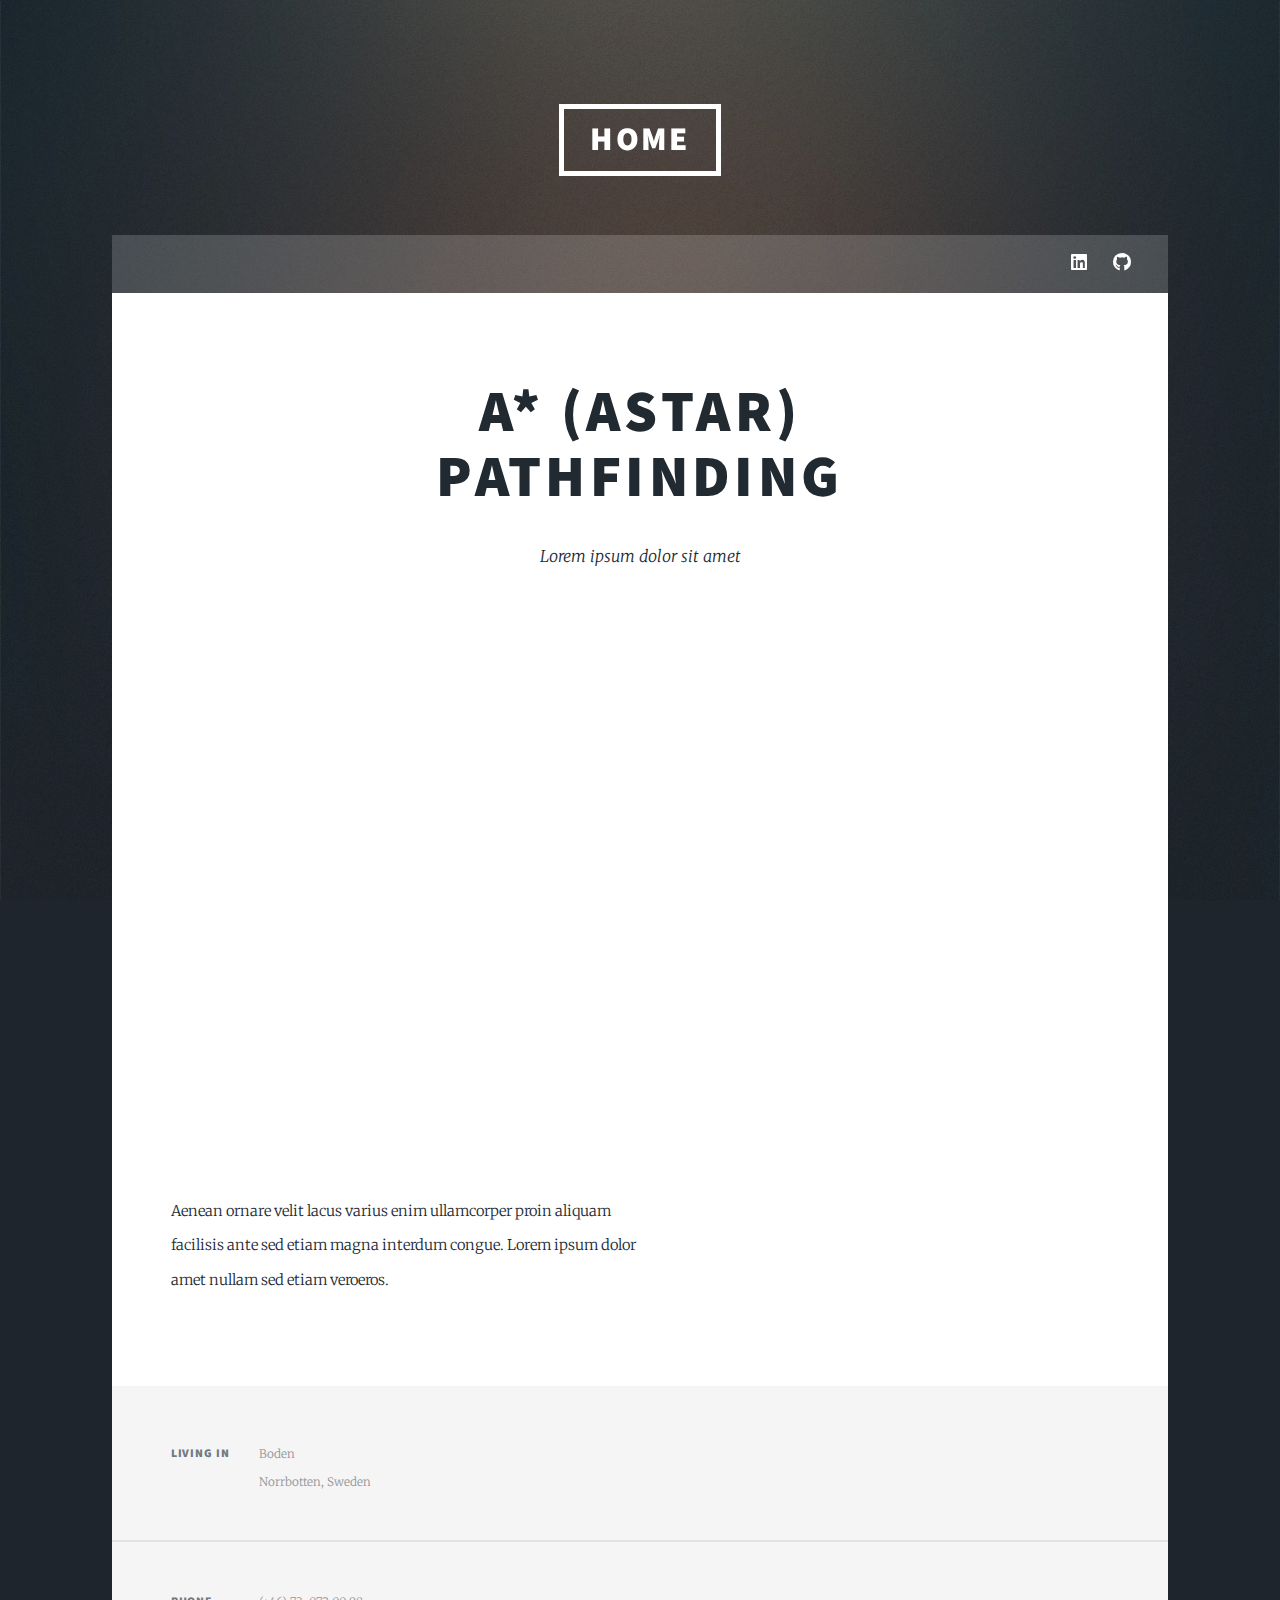
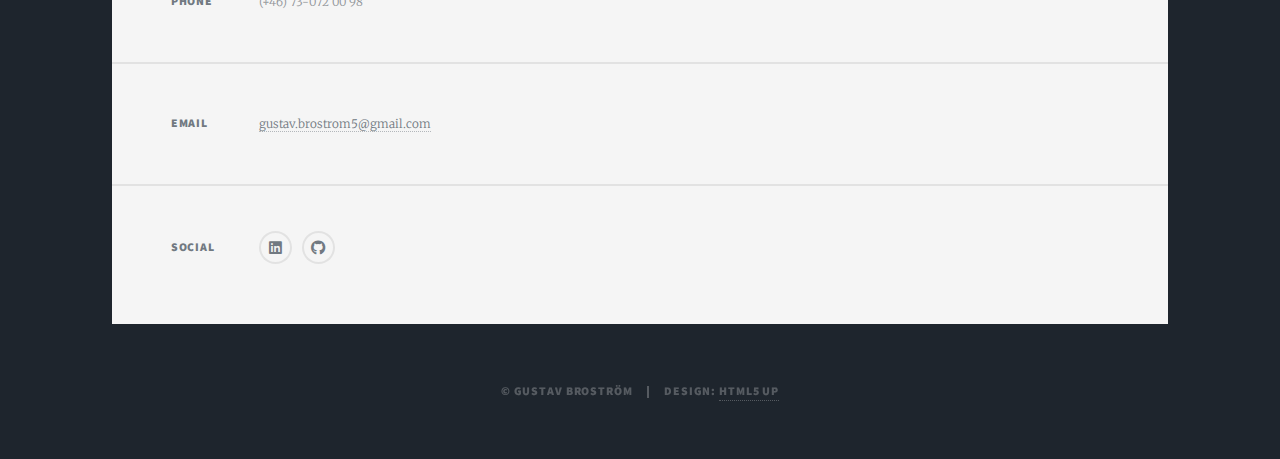
==== projects/astar/index.html @ c30312e0 "Editing design, prepping astar" ====
<!DOCTYPE HTML>
<html>
	<head>
		<title>Backtracking</title>
		<meta charset="utf-8" />
		<meta name="viewport" content="width=device-width, initial-scale=1, user-scalable=no" />
        <link rel="stylesheet" href="../../assets/css/main.css" />
        <link rel="stylesheet" href="../../assets/css/extra.css" />
		<noscript><link rel="stylesheet" href="../../assets/css/noscript.css" /></noscript>
	</head>
	<body class="is-preload">

		<!-- Wrapper -->
			<div id="wrapper">

				<!-- Header -->
					<header id="header">
						<a href="../../index.html" class="logo">Home</a>
					</header>

				<!-- Nav -->
					<nav id="nav">
						<ul class="links"></ul>
						<ul class="icons">
							<li><a href="https://www.linkedin.com/in/gustavbrostrom/" class="icon brands fa-linkedin"><span class="label">LinkedIn</span></a></li>
							<li><a href="https://github.com/GustavBrostrom" class="icon brands fa-github"><span class="label">GitHub</span></a></li>
						</ul>
					</nav>

				<!-- Main -->
					<div id="main">

						<!-- Post -->
							<section class="post">
								<header class="major">
									<h1>A* (Astar) </br> Pathfinding</h1>
									<p>Lorem ipsum dolor sit amet</p>
								</header>
                                <div class="wrapper">
                                    <canvas id="astar" width="465" height="550"></canvas>
								</div>
								<p>Aenean ornare velit lacus varius enim ullamcorper proin aliquam<br />
									facilisis ante sed etiam magna interdum congue. Lorem ipsum dolor<br />
									amet nullam sed etiam veroeros.</p>
							</section>

					</div>

				<!-- Footer -->
					<footer id="footer">
						<section class="split contact">
							<section class="alt">
								<h3>Living in</h3>
								<p>Boden<br />
								Norrbotten, Sweden</p>
							</section>
							<section>
								<h3>Phone</h3>
								<p>(+46) 73-072 00 98</p>
							</section>
							<section>
								<h3>Email</h3>
								<p><a href="mailto:gustav.brostrom5@gmail.com">gustav.brostrom5@gmail.com</a></p>
							</section>
							<section>
								<h3>Social</h3>
								<ul class="icons alt">
									<li><a href="https://www.linkedin.com/in/gustavbrostrom/" class="icon brands fa-linkedin"><span class="label">LinkedIn</span></a></li>
									<li><a href="https://github.com/GustavBrostrom" class="icon brands fa-github"><span class="label">GitHub</span></a></li>
								</ul>
							</section>
						</section>
					</footer>

				<!-- Copyright -->
					<div id="copyright">
						<ul><li>&copy; Gustav Broström</li><li>Design: <a href="https://html5up.net">HTML5 UP</a></li></ul>
					</div>

			</div>
        
        <!-- Scripts -->
            <script src="astar.js"></script>
			<script src="../../assets/js/jquery.min.js"></script>
			<script src="../../assets/js/jquery.scrollex.min.js"></script>
			<script src="../../assets/js/jquery.scrolly.min.js"></script>
			<script src="../../assets/js/browser.min.js"></script>
			<script src="../../assets/js/breakpoints.min.js"></script>
			<script src="../../assets/js/util.js"></script>
			<script src="../../assets/js/main.js"></script>

	</body>
</html>
---- assets/css/main.css ----
@import url(fontawesome-all.min.css);
@import url("https://fonts.googleapis.com/css?family=Merriweather:300,700,300italic,700italic|Source+Sans+Pro:900");

/*
	Massively by HTML5 UP
	html5up.net | @ajlkn
	Free for personal and commercial use under the CCA 3.0 license (html5up.net/license)
*/

html, body, div, span, applet, object,
iframe, h1, h2, h3, h4, h5, h6, p, blockquote,
pre, a, abbr, acronym, address, big, cite,
code, del, dfn, em, img, ins, kbd, q, s, samp,
small, strike, strong, sub, sup, tt, var, b,
u, i, center, dl, dt, dd, ol, ul, li, fieldset,
form, label, legend, table, caption, tbody,
tfoot, thead, tr, th, td, article, aside,
canvas, details, embed, figure, figcaption,
footer, header, hgroup, menu, nav, output, ruby,
section, summary, time, mark, audio, video {
	margin: 0;
	padding: 0;
	border: 0;
	font-size: 100%;
	font: inherit;
	vertical-align: baseline;}

article, aside, details, figcaption, figure,
footer, header, hgroup, menu, nav, section {
	display: block;}

body {
	line-height: 1;
}

ol, ul {
	list-style: none;
}

blockquote, q {
	quotes: none;
}

	blockquote:before, blockquote:after, q:before, q:after {
		content: '';
		content: none;
	}

table {
	border-collapse: collapse;
	border-spacing: 0;
}

body {
	-webkit-text-size-adjust: none;
}

mark {
	background-color: transparent;
	color: inherit;
}

input::-moz-focus-inner {
	border: 0;
	padding: 0;
}

input, select, textarea {
	-moz-appearance: none;
	-webkit-appearance: none;
	-ms-appearance: none;
	appearance: none;
}

/* Basic */

	@-ms-viewport {
		width: device-width;
	}

	body {
		-ms-overflow-style: scrollbar;
	}

	@media screen and (max-width: 480px) {

		html, body {
			min-width: 320px;
		}

	}

	html {
		box-sizing: border-box;
	}

	*, *:before, *:after {
		box-sizing: inherit;
	}

	body {
		background-color: #1e252d;
	}

		body.is-preload *, body.is-preload *:before, body.is-preload *:after {
			-moz-animation: none !important;
			-webkit-animation: none !important;
			-ms-animation: none !important;
			animation: none !important;
			-moz-transition: none !important;
			-webkit-transition: none !important;
			-ms-transition: none !important;
			transition: none !important;
		}

/* Type */

	html {
		font-size: 16pt;
	}

		@media screen and (max-width: 1680px) {

			html {
				font-size: 12pt;
			}

		}

		@media screen and (max-width: 1280px) {

			html {
				font-size: 11pt;
			}

		}

		@media screen and (max-width: 360px) {

			html {
				font-size: 10pt;
			}

		}

	body {
		color: #212931;
	}

	body, input, select, textarea {
		font-family: "Merriweather", Georgia, serif;
		font-weight: 300;
		font-size: 1rem;
		line-height: 2.375;
	}

	a {
		-moz-transition: color 0.2s ease-in-out, background-color 0.2s ease-in-out, border-color 0.2s ease-in-out, box-shadow 0.2s ease-in-out;
		-webkit-transition: color 0.2s ease-in-out, background-color 0.2s ease-in-out, border-color 0.2s ease-in-out, box-shadow 0.2s ease-in-out;
		-ms-transition: color 0.2s ease-in-out, background-color 0.2s ease-in-out, border-color 0.2s ease-in-out, box-shadow 0.2s ease-in-out;
		transition: color 0.2s ease-in-out, background-color 0.2s ease-in-out, border-color 0.2s ease-in-out, box-shadow 0.2s ease-in-out;
		border-bottom: dotted 1px;
		text-decoration: none;
	}

		a:hover {
			border-bottom-color: transparent;
		}

	strong, b {
		font-weight: 600;
	}

	em, i {
		font-style: italic;
	}

	p {
		text-align: justify;
		margin: 0 0 2rem 0;
	}

	h1, h2, h3, h4, h5, h6 {
		font-family: "Source Sans Pro", Helvetica, sans-serif;
		font-weight: 900;
		line-height: 1.5;
		letter-spacing: 0.075em;
		text-transform: uppercase;
		margin: 0 0 1rem 0;
	}

		h1 a, h2 a, h3 a, h4 a, h5 a, h6 a {
			border-bottom: 0;
			color: inherit;
			text-decoration: none;
		}

	h1 {
		font-size: 4rem;
		line-height: 1.1;
		margin: 0 0 2rem 0;
	}

	h2 {
		font-size: 1.75rem;
		line-height: 1.3;
		margin: 0 0 1.5rem 0;
	}

	h3 {
		font-size: 1.25rem;
		margin: 0 0 1.5rem 0;
	}

	h4 {
		font-size: 1rem;
	}

	h5 {
		font-size: 0.9rem;
	}

	h6 {
		font-size: 0.8rem;
	}

	sub {
		font-size: 0.8rem;
		position: relative;
		top: 0.5rem;
	}

	sup {
		font-size: 0.8rem;
		position: relative;
		top: -0.5rem;
	}

	blockquote {
		border-left: solid 4px;
		font-style: italic;
		margin: 0 0 2rem 0;
		padding: 0.5rem 0 0.5rem 2rem;
	}

	code {
		border: solid 2px;
		font-family: "Courier New", monospace;
		font-size: 0.9rem;
		margin: 0 0.25rem;
		padding: 0.25rem 0.65rem;
	}

	pre {
		-webkit-overflow-scrolling: touch;
		font-family: "Courier New", monospace;
		font-size: 0.9rem;
		margin: 0 0 2rem 0;
	}

		pre code {
			display: block;
			line-height: 1.75;
			padding: 1rem 1.5rem;
			overflow-x: auto;
		}

	hr {
		border: 0;
		border-bottom: solid 2px;
		margin: 3rem 0;
	}

		hr.major {
			margin: 5rem 0;
		}

	.align-left {
		text-align: left;
	}

	.align-center {
		text-align: center;
	}

	.align-right {
		text-align: right;
	}

	input, select, textarea {
		color: #212931;
	}

	a {
		color: #212931;
		border-bottom-color: rgba(33, 41, 49, 0.5);
	}

		a:hover {
			border-bottom-color: transparent;
			color: #18bfef !important;
		}

	strong, b {
		color: #212931;
	}

	h1, h2, h3, h4, h5, h6 {
		color: #212931;
	}

	blockquote {
		border-left-color: #eeeeee;
	}

	code {
		background: rgba(220, 220, 220, 0.25);
		border-color: #eeeeee;
	}

	hr {
		border-bottom-color: #eeeeee;
	}

/* Row */

	.row {
		display: flex;
		flex-wrap: wrap;
		box-sizing: border-box;
		align-items: stretch;
	}

		.row > * {
			box-sizing: border-box;
		}

		.row.gtr-uniform > * > :last-child {
			margin-bottom: 0;
		}

		.row.aln-left {
			justify-content: flex-start;
		}

		.row.aln-center {
			justify-content: center;
		}

		.row.aln-right {
			justify-content: flex-end;
		}

		.row.aln-top {
			align-items: flex-start;
		}

		.row.aln-middle {
			align-items: center;
		}

		.row.aln-bottom {
			align-items: flex-end;
		}

		.row > .imp {
			order: -1;
		}

		.row > .col-1 {
			width: 8.33333%;
		}

		.row > .off-1 {
			margin-left: 8.33333%;
		}

		.row > .col-2 {
			width: 16.66667%;
		}

		.row > .off-2 {
			margin-left: 16.66667%;
		}

		.row > .col-3 {
			width: 25%;
		}

		.row > .off-3 {
			margin-left: 25%;
		}

		.row > .col-4 {
			width: 33.33333%;
		}

		.row > .off-4 {
			margin-left: 33.33333%;
		}

		.row > .col-5 {
			width: 41.66667%;
		}

		.row > .off-5 {
			margin-left: 41.66667%;
		}

		.row > .col-6 {
			width: 50%;
		}

		.row > .off-6 {
			margin-left: 50%;
		}

		.row > .col-7 {
			width: 58.33333%;
		}

		.row > .off-7 {
			margin-left: 58.33333%;
		}

		.row > .col-8 {
			width: 66.66667%;
		}

		.row > .off-8 {
			margin-left: 66.66667%;
		}

		.row > .col-9 {
			width: 75%;
		}

		.row > .off-9 {
			margin-left: 75%;
		}

		.row > .col-10 {
			width: 83.33333%;
		}

		.row > .off-10 {
			margin-left: 83.33333%;
		}

		.row > .col-11 {
			width: 91.66667%;
		}

		.row > .off-11 {
			margin-left: 91.66667%;
		}

		.row > .col-12 {
			width: 100%;
		}

		.row > .off-12 {
			margin-left: 100%;
		}

		.row.gtr-0 {
			margin-top: 0;
			margin-left: 0rem;
		}

			.row.gtr-0 > * {
				padding: 0 0 0 0rem;
			}

			.row.gtr-0.gtr-uniform {
				margin-top: 0rem;
			}

				.row.gtr-0.gtr-uniform > * {
					padding-top: 0rem;
				}

		.row.gtr-25 {
			margin-top: 0;
			margin-left: -0.375rem;
		}

			.row.gtr-25 > * {
				padding: 0 0 0 0.375rem;
			}

			.row.gtr-25.gtr-uniform {
				margin-top: -0.375rem;
			}

				.row.gtr-25.gtr-uniform > * {
					padding-top: 0.375rem;
				}

		.row.gtr-50 {
			margin-top: 0;
			margin-left: -0.75rem;
		}

			.row.gtr-50 > * {
				padding: 0 0 0 0.75rem;
			}

			.row.gtr-50.gtr-uniform {
				margin-top: -0.75rem;
			}

				.row.gtr-50.gtr-uniform > * {
					padding-top: 0.75rem;
				}

		.row {
			margin-top: 0;
			margin-left: -1.5rem;
		}

			.row > * {
				padding: 0 0 0 1.5rem;
			}

			.row.gtr-uniform {
				margin-top: -1.5rem;
			}

				.row.gtr-uniform > * {
					padding-top: 1.5rem;
				}

		.row.gtr-150 {
			margin-top: 0;
			margin-left: -2.25rem;
		}

			.row.gtr-150 > * {
				padding: 0 0 0 2.25rem;
			}

			.row.gtr-150.gtr-uniform {
				margin-top: -2.25rem;
			}

				.row.gtr-150.gtr-uniform > * {
					padding-top: 2.25rem;
				}

		.row.gtr-200 {
			margin-top: 0;
			margin-left: -3rem;
		}

			.row.gtr-200 > * {
				padding: 0 0 0 3rem;
			}

			.row.gtr-200.gtr-uniform {
				margin-top: -3rem;
			}

				.row.gtr-200.gtr-uniform > * {
					padding-top: 3rem;
				}

		@media screen and (max-width: 1680px) {

			.row {
				display: flex;
				flex-wrap: wrap;
				box-sizing: border-box;
				align-items: stretch;
			}

				.row > * {
					box-sizing: border-box;
				}

				.row.gtr-uniform > * > :last-child {
					margin-bottom: 0;
				}

				.row.aln-left {
					justify-content: flex-start;
				}

				.row.aln-center {
					justify-content: center;
				}

				.row.aln-right {
					justify-content: flex-end;
				}

				.row.aln-top {
					align-items: flex-start;
				}

				.row.aln-middle {
					align-items: center;
				}

				.row.aln-bottom {
					align-items: flex-end;
				}

				.row > .imp-xlarge {
					order: -1;
				}

				.row > .col-1-xlarge {
					width: 8.33333%;
				}

				.row > .off-1-xlarge {
					margin-left: 8.33333%;
				}

				.row > .col-2-xlarge {
					width: 16.66667%;
				}

				.row > .off-2-xlarge {
					margin-left: 16.66667%;
				}

				.row > .col-3-xlarge {
					width: 25%;
				}

				.row > .off-3-xlarge {
					margin-left: 25%;
				}

				.row > .col-4-xlarge {
					width: 33.33333%;
				}

				.row > .off-4-xlarge {
					margin-left: 33.33333%;
				}

				.row > .col-5-xlarge {
					width: 41.66667%;
				}

				.row > .off-5-xlarge {
					margin-left: 41.66667%;
				}

				.row > .col-6-xlarge {
					width: 50%;
				}

				.row > .off-6-xlarge {
					margin-left: 50%;
				}

				.row > .col-7-xlarge {
					width: 58.33333%;
				}

				.row > .off-7-xlarge {
					margin-left: 58.33333%;
				}

				.row > .col-8-xlarge {
					width: 66.66667%;
				}

				.row > .off-8-xlarge {
					margin-left: 66.66667%;
				}

				.row > .col-9-xlarge {
					width: 75%;
				}

				.row > .off-9-xlarge {
					margin-left: 75%;
				}

				.row > .col-10-xlarge {
					width: 83.33333%;
				}

				.row > .off-10-xlarge {
					margin-left: 83.33333%;
				}

				.row > .col-11-xlarge {
					width: 91.66667%;
				}

				.row > .off-11-xlarge {
					margin-left: 91.66667%;
				}

				.row > .col-12-xlarge {
					width: 100%;
				}

				.row > .off-12-xlarge {
					margin-left: 100%;
				}

				.row.gtr-0 {
					margin-top: 0;
					margin-left: 0rem;
				}

					.row.gtr-0 > * {
						padding: 0 0 0 0rem;
					}

					.row.gtr-0.gtr-uniform {
						margin-top: 0rem;
					}

						.row.gtr-0.gtr-uniform > * {
							padding-top: 0rem;
						}

				.row.gtr-25 {
					margin-top: 0;
					margin-left: -0.375rem;
				}

					.row.gtr-25 > * {
						padding: 0 0 0 0.375rem;
					}

					.row.gtr-25.gtr-uniform {
						margin-top: -0.375rem;
					}

						.row.gtr-25.gtr-uniform > * {
							padding-top: 0.375rem;
						}

				.row.gtr-50 {
					margin-top: 0;
					margin-left: -0.75rem;
				}

					.row.gtr-50 > * {
						padding: 0 0 0 0.75rem;
					}

					.row.gtr-50.gtr-uniform {
						margin-top: -0.75rem;
					}

						.row.gtr-50.gtr-uniform > * {
							padding-top: 0.75rem;
						}

				.row {
					margin-top: 0;
					margin-left: -1.5rem;
				}

					.row > * {
						padding: 0 0 0 1.5rem;
					}

					.row.gtr-uniform {
						margin-top: -1.5rem;
					}

						.row.gtr-uniform > * {
							padding-top: 1.5rem;
						}

				.row.gtr-150 {
					margin-top: 0;
					margin-left: -2.25rem;
				}

					.row.gtr-150 > * {
						padding: 0 0 0 2.25rem;
					}

					.row.gtr-150.gtr-uniform {
						margin-top: -2.25rem;
					}

						.row.gtr-150.gtr-uniform > * {
							padding-top: 2.25rem;
						}

				.row.gtr-200 {
					margin-top: 0;
					margin-left: -3rem;
				}

					.row.gtr-200 > * {
						padding: 0 0 0 3rem;
					}

					.row.gtr-200.gtr-uniform {
						margin-top: -3rem;
					}

						.row.gtr-200.gtr-uniform > * {
							padding-top: 3rem;
						}

		}

		@media screen and (max-width: 1280px) {

			.row {
				display: flex;
				flex-wrap: wrap;
				box-sizing: border-box;
				align-items: stretch;
			}

				.row > * {
					box-sizing: border-box;
				}

				.row.gtr-uniform > * > :last-child {
					margin-bottom: 0;
				}

				.row.aln-left {
					justify-content: flex-start;
				}

				.row.aln-center {
					justify-content: center;
				}

				.row.aln-right {
					justify-content: flex-end;
				}

				.row.aln-top {
					align-items: flex-start;
				}

				.row.aln-middle {
					align-items: center;
				}

				.row.aln-bottom {
					align-items: flex-end;
				}

				.row > .imp-large {
					order: -1;
				}

				.row > .col-1-large {
					width: 8.33333%;
				}

				.row > .off-1-large {
					margin-left: 8.33333%;
				}

				.row > .col-2-large {
					width: 16.66667%;
				}

				.row > .off-2-large {
					margin-left: 16.66667%;
				}

				.row > .col-3-large {
					width: 25%;
				}

				.row > .off-3-large {
					margin-left: 25%;
				}

				.row > .col-4-large {
					width: 33.33333%;
				}

				.row > .off-4-large {
					margin-left: 33.33333%;
				}

				.row > .col-5-large {
					width: 41.66667%;
				}

				.row > .off-5-large {
					margin-left: 41.66667%;
				}

				.row > .col-6-large {
					width: 50%;
				}

				.row > .off-6-large {
					margin-left: 50%;
				}

				.row > .col-7-large {
					width: 58.33333%;
				}

				.row > .off-7-large {
					margin-left: 58.33333%;
				}

				.row > .col-8-large {
					width: 66.66667%;
				}

				.row > .off-8-large {
					margin-left: 66.66667%;
				}

				.row > .col-9-large {
					width: 75%;
				}

				.row > .off-9-large {
					margin-left: 75%;
				}

				.row > .col-10-large {
					width: 83.33333%;
				}

				.row > .off-10-large {
					margin-left: 83.33333%;
				}

				.row > .col-11-large {
					width: 91.66667%;
				}

				.row > .off-11-large {
					margin-left: 91.66667%;
				}

				.row > .col-12-large {
					width: 100%;
				}

				.row > .off-12-large {
					margin-left: 100%;
				}

				.row.gtr-0 {
					margin-top: 0;
					margin-left: 0rem;
				}

					.row.gtr-0 > * {
						padding: 0 0 0 0rem;
					}

					.row.gtr-0.gtr-uniform {
						margin-top: 0rem;
					}

						.row.gtr-0.gtr-uniform > * {
							padding-top: 0rem;
						}

				.row.gtr-25 {
					margin-top: 0;
					margin-left: -0.375rem;
				}

					.row.gtr-25 > * {
						padding: 0 0 0 0.375rem;
					}

					.row.gtr-25.gtr-uniform {
						margin-top: -0.375rem;
					}

						.row.gtr-25.gtr-uniform > * {
							padding-top: 0.375rem;
						}

				.row.gtr-50 {
					margin-top: 0;
					margin-left: -0.75rem;
				}

					.row.gtr-50 > * {
						padding: 0 0 0 0.75rem;
					}

					.row.gtr-50.gtr-uniform {
						margin-top: -0.75rem;
					}

						.row.gtr-50.gtr-uniform > * {
							padding-top: 0.75rem;
						}

				.row {
					margin-top: 0;
					margin-left: -1.5rem;
				}

					.row > * {
						padding: 0 0 0 1.5rem;
					}

					.row.gtr-uniform {
						margin-top: -1.5rem;
					}

						.row.gtr-uniform > * {
							padding-top: 1.5rem;
						}

				.row.gtr-150 {
					margin-top: 0;
					margin-left: -2.25rem;
				}

					.row.gtr-150 > * {
						padding: 0 0 0 2.25rem;
					}

					.row.gtr-150.gtr-uniform {
						margin-top: -2.25rem;
					}

						.row.gtr-150.gtr-uniform > * {
							padding-top: 2.25rem;
						}

				.row.gtr-200 {
					margin-top: 0;
					margin-left: -3rem;
				}

					.row.gtr-200 > * {
						padding: 0 0 0 3rem;
					}

					.row.gtr-200.gtr-uniform {
						margin-top: -3rem;
					}

						.row.gtr-200.gtr-uniform > * {
							padding-top: 3rem;
						}

		}

		@media screen and (max-width: 980px) {

			.row {
				display: flex;
				flex-wrap: wrap;
				box-sizing: border-box;
				align-items: stretch;
			}

				.row > * {
					box-sizing: border-box;
				}

				.row.gtr-uniform > * > :last-child {
					margin-bottom: 0;
				}

				.row.aln-left {
					justify-content: flex-start;
				}

				.row.aln-center {
					justify-content: center;
				}

				.row.aln-right {
					justify-content: flex-end;
				}

				.row.aln-top {
					align-items: flex-start;
				}

				.row.aln-middle {
					align-items: center;
				}

				.row.aln-bottom {
					align-items: flex-end;
				}

				.row > .imp-medium {
					order: -1;
				}

				.row > .col-1-medium {
					width: 8.33333%;
				}

				.row > .off-1-medium {
					margin-left: 8.33333%;
				}

				.row > .col-2-medium {
					width: 16.66667%;
				}

				.row > .off-2-medium {
					margin-left: 16.66667%;
				}

				.row > .col-3-medium {
					width: 25%;
				}

				.row > .off-3-medium {
					margin-left: 25%;
				}

				.row > .col-4-medium {
					width: 33.33333%;
				}

				.row > .off-4-medium {
					margin-left: 33.33333%;
				}

				.row > .col-5-medium {
					width: 41.66667%;
				}

				.row > .off-5-medium {
					margin-left: 41.66667%;
				}

				.row > .col-6-medium {
					width: 50%;
				}

				.row > .off-6-medium {
					margin-left: 50%;
				}

				.row > .col-7-medium {
					width: 58.33333%;
				}

				.row > .off-7-medium {
					margin-left: 58.33333%;
				}

				.row > .col-8-medium {
					width: 66.66667%;
				}

				.row > .off-8-medium {
					margin-left: 66.66667%;
				}

				.row > .col-9-medium {
					width: 75%;
				}

				.row > .off-9-medium {
					margin-left: 75%;
				}

				.row > .col-10-medium {
					width: 83.33333%;
				}

				.row > .off-10-medium {
					margin-left: 83.33333%;
				}

				.row > .col-11-medium {
					width: 91.66667%;
				}

				.row > .off-11-medium {
					margin-left: 91.66667%;
				}

				.row > .col-12-medium {
					width: 100%;
				}

				.row > .off-12-medium {
					margin-left: 100%;
				}

				.row.gtr-0 {
					margin-top: 0;
					margin-left: 0rem;
				}

					.row.gtr-0 > * {
						padding: 0 0 0 0rem;
					}

					.row.gtr-0.gtr-uniform {
						margin-top: 0rem;
					}

						.row.gtr-0.gtr-uniform > * {
							padding-top: 0rem;
						}

				.row.gtr-25 {
					margin-top: 0;
					margin-left: -0.375rem;
				}

					.row.gtr-25 > * {
						padding: 0 0 0 0.375rem;
					}

					.row.gtr-25.gtr-uniform {
						margin-top: -0.375rem;
					}

						.row.gtr-25.gtr-uniform > * {
							padding-top: 0.375rem;
						}

				.row.gtr-50 {
					margin-top: 0;
					margin-left: -0.75rem;
				}

					.row.gtr-50 > * {
						padding: 0 0 0 0.75rem;
					}

					.row.gtr-50.gtr-uniform {
						margin-top: -0.75rem;
					}

						.row.gtr-50.gtr-uniform > * {
							padding-top: 0.75rem;
						}

				.row {
					margin-top: 0;
					margin-left: -1.5rem;
				}

					.row > * {
						padding: 0 0 0 1.5rem;
					}

					.row.gtr-uniform {
						margin-top: -1.5rem;
					}

						.row.gtr-uniform > * {
							padding-top: 1.5rem;
						}

				.row.gtr-150 {
					margin-top: 0;
					margin-left: -2.25rem;
				}

					.row.gtr-150 > * {
						padding: 0 0 0 2.25rem;
					}

					.row.gtr-150.gtr-uniform {
						margin-top: -2.25rem;
					}

						.row.gtr-150.gtr-uniform > * {
							padding-top: 2.25rem;
						}

				.row.gtr-200 {
					margin-top: 0;
					margin-left: -3rem;
				}

					.row.gtr-200 > * {
						padding: 0 0 0 3rem;
					}

					.row.gtr-200.gtr-uniform {
						margin-top: -3rem;
					}

						.row.gtr-200.gtr-uniform > * {
							padding-top: 3rem;
						}

		}

		@media screen and (max-width: 736px) {

			.row {
				display: flex;
				flex-wrap: wrap;
				box-sizing: border-box;
				align-items: stretch;
			}

				.row > * {
					box-sizing: border-box;
				}

				.row.gtr-uniform > * > :last-child {
					margin-bottom: 0;
				}

				.row.aln-left {
					justify-content: flex-start;
				}

				.row.aln-center {
					justify-content: center;
				}

				.row.aln-right {
					justify-content: flex-end;
				}

				.row.aln-top {
					align-items: flex-start;
				}

				.row.aln-middle {
					align-items: center;
				}

				.row.aln-bottom {
					align-items: flex-end;
				}

				.row > .imp-small {
					order: -1;
				}

				.row > .col-1-small {
					width: 8.33333%;
				}

				.row > .off-1-small {
					margin-left: 8.33333%;
				}

				.row > .col-2-small {
					width: 16.66667%;
				}

				.row > .off-2-small {
					margin-left: 16.66667%;
				}

				.row > .col-3-small {
					width: 25%;
				}

				.row > .off-3-small {
					margin-left: 25%;
				}

				.row > .col-4-small {
					width: 33.33333%;
				}

				.row > .off-4-small {
					margin-left: 33.33333%;
				}

				.row > .col-5-small {
					width: 41.66667%;
				}

				.row > .off-5-small {
					margin-left: 41.66667%;
				}

				.row > .col-6-small {
					width: 50%;
				}

				.row > .off-6-small {
					margin-left: 50%;
				}

				.row > .col-7-small {
					width: 58.33333%;
				}

				.row > .off-7-small {
					margin-left: 58.33333%;
				}

				.row > .col-8-small {
					width: 66.66667%;
				}

				.row > .off-8-small {
					margin-left: 66.66667%;
				}

				.row > .col-9-small {
					width: 75%;
				}

				.row > .off-9-small {
					margin-left: 75%;
				}

				.row > .col-10-small {
					width: 83.33333%;
				}

				.row > .off-10-small {
					margin-left: 83.33333%;
				}

				.row > .col-11-small {
					width: 91.66667%;
				}

				.row > .off-11-small {
					margin-left: 91.66667%;
				}

				.row > .col-12-small {
					width: 100%;
				}

				.row > .off-12-small {
					margin-left: 100%;
				}

				.row.gtr-0 {
					margin-top: 0;
					margin-left: 0rem;
				}

					.row.gtr-0 > * {
						padding: 0 0 0 0rem;
					}

					.row.gtr-0.gtr-uniform {
						margin-top: 0rem;
					}

						.row.gtr-0.gtr-uniform > * {
							padding-top: 0rem;
						}

				.row.gtr-25 {
					margin-top: 0;
					margin-left: -0.375rem;
				}

					.row.gtr-25 > * {
						padding: 0 0 0 0.375rem;
					}

					.row.gtr-25.gtr-uniform {
						margin-top: -0.375rem;
					}

						.row.gtr-25.gtr-uniform > * {
							padding-top: 0.375rem;
						}

				.row.gtr-50 {
					margin-top: 0;
					margin-left: -0.75rem;
				}

					.row.gtr-50 > * {
						padding: 0 0 0 0.75rem;
					}

					.row.gtr-50.gtr-uniform {
						margin-top: -0.75rem;
					}

						.row.gtr-50.gtr-uniform > * {
							padding-top: 0.75rem;
						}

				.row {
					margin-top: 0;
					margin-left: -1.5rem;
				}

					.row > * {
						padding: 0 0 0 1.5rem;
					}

					.row.gtr-uniform {
						margin-top: -1.5rem;
					}

						.row.gtr-uniform > * {
							padding-top: 1.5rem;
						}

				.row.gtr-150 {
					margin-top: 0;
					margin-left: -2.25rem;
				}

					.row.gtr-150 > * {
						padding: 0 0 0 2.25rem;
					}

					.row.gtr-150.gtr-uniform {
						margin-top: -2.25rem;
					}

						.row.gtr-150.gtr-uniform > * {
							padding-top: 2.25rem;
						}

				.row.gtr-200 {
					margin-top: 0;
					margin-left: -3rem;
				}

					.row.gtr-200 > * {
						padding: 0 0 0 3rem;
					}

					.row.gtr-200.gtr-uniform {
						margin-top: -3rem;
					}

						.row.gtr-200.gtr-uniform > * {
							padding-top: 3rem;
						}

		}

		@media screen and (max-width: 480px) {

			.row {
				display: flex;
				flex-wrap: wrap;
				box-sizing: border-box;
				align-items: stretch;
			}

				.row > * {
					box-sizing: border-box;
				}

				.row.gtr-uniform > * > :last-child {
					margin-bottom: 0;
				}

				.row.aln-left {
					justify-content: flex-start;
				}

				.row.aln-center {
					justify-content: center;
				}

				.row.aln-right {
					justify-content: flex-end;
				}

				.row.aln-top {
					align-items: flex-start;
				}

				.row.aln-middle {
					align-items: center;
				}

				.row.aln-bottom {
					align-items: flex-end;
				}

				.row > .imp-xsmall {
					order: -1;
				}

				.row > .col-1-xsmall {
					width: 8.33333%;
				}

				.row > .off-1-xsmall {
					margin-left: 8.33333%;
				}

				.row > .col-2-xsmall {
					width: 16.66667%;
				}

				.row > .off-2-xsmall {
					margin-left: 16.66667%;
				}

				.row > .col-3-xsmall {
					width: 25%;
				}

				.row > .off-3-xsmall {
					margin-left: 25%;
				}

				.row > .col-4-xsmall {
					width: 33.33333%;
				}

				.row > .off-4-xsmall {
					margin-left: 33.33333%;
				}

				.row > .col-5-xsmall {
					width: 41.66667%;
				}

				.row > .off-5-xsmall {
					margin-left: 41.66667%;
				}

				.row > .col-6-xsmall {
					width: 50%;
				}

				.row > .off-6-xsmall {
					margin-left: 50%;
				}

				.row > .col-7-xsmall {
					width: 58.33333%;
				}

				.row > .off-7-xsmall {
					margin-left: 58.33333%;
				}

				.row > .col-8-xsmall {
					width: 66.66667%;
				}

				.row > .off-8-xsmall {
					margin-left: 66.66667%;
				}

				.row > .col-9-xsmall {
					width: 75%;
				}

				.row > .off-9-xsmall {
					margin-left: 75%;
				}

				.row > .col-10-xsmall {
					width: 83.33333%;
				}

				.row > .off-10-xsmall {
					margin-left: 83.33333%;
				}

				.row > .col-11-xsmall {
					width: 91.66667%;
				}

				.row > .off-11-xsmall {
					margin-left: 91.66667%;
				}

				.row > .col-12-xsmall {
					width: 100%;
				}

				.row > .off-12-xsmall {
					margin-left: 100%;
				}

				.row.gtr-0 {
					margin-top: 0;
					margin-left: 0rem;
				}

					.row.gtr-0 > * {
						padding: 0 0 0 0rem;
					}

					.row.gtr-0.gtr-uniform {
						margin-top: 0rem;
					}

						.row.gtr-0.gtr-uniform > * {
							padding-top: 0rem;
						}

				.row.gtr-25 {
					margin-top: 0;
					margin-left: -0.375rem;
				}

					.row.gtr-25 > * {
						padding: 0 0 0 0.375rem;
					}

					.row.gtr-25.gtr-uniform {
						margin-top: -0.375rem;
					}

						.row.gtr-25.gtr-uniform > * {
							padding-top: 0.375rem;
						}

				.row.gtr-50 {
					margin-top: 0;
					margin-left: -0.75rem;
				}

					.row.gtr-50 > * {
						padding: 0 0 0 0.75rem;
					}

					.row.gtr-50.gtr-uniform {
						margin-top: -0.75rem;
					}

						.row.gtr-50.gtr-uniform > * {
							padding-top: 0.75rem;
						}

				.row {
					margin-top: 0;
					margin-left: -1.5rem;
				}

					.row > * {
						padding: 0 0 0 1.5rem;
					}

					.row.gtr-uniform {
						margin-top: -1.5rem;
					}

						.row.gtr-uniform > * {
							padding-top: 1.5rem;
						}

				.row.gtr-150 {
					margin-top: 0;
					margin-left: -2.25rem;
				}

					.row.gtr-150 > * {
						padding: 0 0 0 2.25rem;
					}

					.row.gtr-150.gtr-uniform {
						margin-top: -2.25rem;
					}

						.row.gtr-150.gtr-uniform > * {
							padding-top: 2.25rem;
						}

				.row.gtr-200 {
					margin-top: 0;
					margin-left: -3rem;
				}

					.row.gtr-200 > * {
						padding: 0 0 0 3rem;
					}

					.row.gtr-200.gtr-uniform {
						margin-top: -3rem;
					}

						.row.gtr-200.gtr-uniform > * {
							padding-top: 3rem;
						}

		}

		@media screen and (max-width: 360px) {

			.row {
				display: flex;
				flex-wrap: wrap;
				box-sizing: border-box;
				align-items: stretch;
			}

				.row > * {
					box-sizing: border-box;
				}

				.row.gtr-uniform > * > :last-child {
					margin-bottom: 0;
				}

				.row.aln-left {
					justify-content: flex-start;
				}

				.row.aln-center {
					justify-content: center;
				}

				.row.aln-right {
					justify-content: flex-end;
				}

				.row.aln-top {
					align-items: flex-start;
				}

				.row.aln-middle {
					align-items: center;
				}

				.row.aln-bottom {
					align-items: flex-end;
				}

				.row > .imp-xxsmall {
					order: -1;
				}

				.row > .col-1-xxsmall {
					width: 8.33333%;
				}

				.row > .off-1-xxsmall {
					margin-left: 8.33333%;
				}

				.row > .col-2-xxsmall {
					width: 16.66667%;
				}

				.row > .off-2-xxsmall {
					margin-left: 16.66667%;
				}

				.row > .col-3-xxsmall {
					width: 25%;
				}

				.row > .off-3-xxsmall {
					margin-left: 25%;
				}

				.row > .col-4-xxsmall {
					width: 33.33333%;
				}

				.row > .off-4-xxsmall {
					margin-left: 33.33333%;
				}

				.row > .col-5-xxsmall {
					width: 41.66667%;
				}

				.row > .off-5-xxsmall {
					margin-left: 41.66667%;
				}

				.row > .col-6-xxsmall {
					width: 50%;
				}

				.row > .off-6-xxsmall {
					margin-left: 50%;
				}

				.row > .col-7-xxsmall {
					width: 58.33333%;
				}

				.row > .off-7-xxsmall {
					margin-left: 58.33333%;
				}

				.row > .col-8-xxsmall {
					width: 66.66667%;
				}

				.row > .off-8-xxsmall {
					margin-left: 66.66667%;
				}

				.row > .col-9-xxsmall {
					width: 75%;
				}

				.row > .off-9-xxsmall {
					margin-left: 75%;
				}

				.row > .col-10-xxsmall {
					width: 83.33333%;
				}

				.row > .off-10-xxsmall {
					margin-left: 83.33333%;
				}

				.row > .col-11-xxsmall {
					width: 91.66667%;
				}

				.row > .off-11-xxsmall {
					margin-left: 91.66667%;
				}

				.row > .col-12-xxsmall {
					width: 100%;
				}

				.row > .off-12-xxsmall {
					margin-left: 100%;
				}

				.row.gtr-0 {
					margin-top: 0;
					margin-left: 0rem;
				}

					.row.gtr-0 > * {
						padding: 0 0 0 0rem;
					}

					.row.gtr-0.gtr-uniform {
						margin-top: 0rem;
					}

						.row.gtr-0.gtr-uniform > * {
							padding-top: 0rem;
						}

				.row.gtr-25 {
					margin-top: 0;
					margin-left: -0.375rem;
				}

					.row.gtr-25 > * {
						padding: 0 0 0 0.375rem;
					}

					.row.gtr-25.gtr-uniform {
						margin-top: -0.375rem;
					}

						.row.gtr-25.gtr-uniform > * {
							padding-top: 0.375rem;
						}

				.row.gtr-50 {
					margin-top: 0;
					margin-left: -0.75rem;
				}

					.row.gtr-50 > * {
						padding: 0 0 0 0.75rem;
					}

					.row.gtr-50.gtr-uniform {
						margin-top: -0.75rem;
					}

						.row.gtr-50.gtr-uniform > * {
							padding-top: 0.75rem;
						}

				.row {
					margin-top: 0;
					margin-left: -1.5rem;
				}

					.row > * {
						padding: 0 0 0 1.5rem;
					}

					.row.gtr-uniform {
						margin-top: -1.5rem;
					}

						.row.gtr-uniform > * {
							padding-top: 1.5rem;
						}

				.row.gtr-150 {
					margin-top: 0;
					margin-left: -2.25rem;
				}

					.row.gtr-150 > * {
						padding: 0 0 0 2.25rem;
					}

					.row.gtr-150.gtr-uniform {
						margin-top: -2.25rem;
					}

						.row.gtr-150.gtr-uniform > * {
							padding-top: 2.25rem;
						}

				.row.gtr-200 {
					margin-top: 0;
					margin-left: -3rem;
				}

					.row.gtr-200 > * {
						padding: 0 0 0 3rem;
					}

					.row.gtr-200.gtr-uniform {
						margin-top: -3rem;
					}

						.row.gtr-200.gtr-uniform > * {
							padding-top: 3rem;
						}

		}

/* Box */

	.box {
		border: solid 2px;
		margin-bottom: 2rem;
		padding: 1.5rem;
	}

		.box > :last-child,
		.box > :last-child > :last-child,
		.box > :last-child > :last-child > :last-child {
			margin-bottom: 0;
		}

		.box.alt {
			border: 0;
			border-radius: 0;
			padding: 0;
		}

	.box {
		border-color: #eeeeee;
	}

/* Button */

	input[type="submit"],
	input[type="reset"],
	input[type="button"],
	button,
	.button {
		-moz-appearance: none;
		-webkit-appearance: none;
		-ms-appearance: none;
		appearance: none;
		-moz-transition: background-color 0.2s ease-in-out, box-shadow 0.2s ease-in-out, color 0.2s ease-in-out;
		-webkit-transition: background-color 0.2s ease-in-out, box-shadow 0.2s ease-in-out, color 0.2s ease-in-out;
		-ms-transition: background-color 0.2s ease-in-out, box-shadow 0.2s ease-in-out, color 0.2s ease-in-out;
		transition: background-color 0.2s ease-in-out, box-shadow 0.2s ease-in-out, color 0.2s ease-in-out;
		border: 0;
		border-radius: 0;
		cursor: pointer;
		display: inline-block;
		font-family: "Source Sans Pro", Helvetica, sans-serif;
		font-size: 0.8rem;
		font-weight: 900;
		letter-spacing: 0.075em;
		height: 3rem;
		line-height: 3rem;
		padding: 0 2rem;
		text-align: center;
		text-decoration: none;
		text-transform: uppercase;
		white-space: nowrap;
	}

		input[type="submit"].icon:before,
		input[type="reset"].icon:before,
		input[type="button"].icon:before,
		button.icon:before,
		.button.icon:before {
			margin-right: 0.5rem;
		}

		input[type="submit"].icon.solo,
		input[type="reset"].icon.solo,
		input[type="button"].icon.solo,
		button.icon.solo,
		.button.icon.solo {
			position: relative;
			width: 4rem;
			height: 4rem;
			line-height: 4rem;
			border-radius: 4rem;
			text-indent: 4rem;
			overflow: hidden;
			padding: 0;
			white-space: nowrap;
		}

			input[type="submit"].icon.solo:before,
			input[type="reset"].icon.solo:before,
			input[type="button"].icon.solo:before,
			button.icon.solo:before,
			.button.icon.solo:before {
				position: absolute;
				display: block;
				top: 0;
				left: 0;
				width: inherit;
				height: inherit;
				line-height: inherit;
				font-size: 1.25rem;
				margin-right: 0;
				text-align: center;
				text-indent: 0;
			}

		input[type="submit"].fit,
		input[type="reset"].fit,
		input[type="button"].fit,
		button.fit,
		.button.fit {
			width: 100%;
		}

		input[type="submit"].small,
		input[type="reset"].small,
		input[type="button"].small,
		button.small,
		.button.small {
			font-size: 0.7rem;
			height: 2.5rem;
			line-height: 2.5rem;
			padding: 0 1.5rem;
		}

		input[type="submit"].large,
		input[type="reset"].large,
		input[type="button"].large,
		button.large,
		.button.large {
			font-size: 0.9rem;
			height: 3.5rem;
			line-height: 3.5rem;
			padding: 0 2.75rem;
		}

		@media screen and (max-width: 980px) {

			input[type="submit"],
			input[type="reset"],
			input[type="button"],
			button,
			.button {
				font-size: 0.9rem;
				height: 3.25rem;
				line-height: 3.25rem;
			}

				input[type="submit"].large,
				input[type="reset"].large,
				input[type="button"].large,
				button.large,
				.button.large {
					font-size: 1rem;
					height: 3.75rem;
					line-height: 3.75rem;
				}

		}

		input[type="submit"].disabled, input[type="submit"]:disabled,
		input[type="reset"].disabled,
		input[type="reset"]:disabled,
		input[type="button"].disabled,
		input[type="button"]:disabled,
		button.disabled,
		button:disabled,
		.button.disabled,
		.button:disabled {
			pointer-events: none;
			opacity: 0.25;
		}

	input[type="submit"],
	input[type="reset"],
	input[type="button"],
	button,
	.button {
		background-color: transparent;
		box-shadow: inset 0 0 0 2px #212931;
		color: #212931 !important;
	}

		input[type="submit"]:hover,
		input[type="reset"]:hover,
		input[type="button"]:hover,
		button:hover,
		.button:hover {
			box-shadow: inset 0 0 0 2px #18bfef;
			color: #18bfef !important;
		}

		input[type="submit"].primary,
		input[type="reset"].primary,
		input[type="button"].primary,
		button.primary,
		.button.primary {
			background-color: #212931;
			box-shadow: none;
			color: #ffffff !important;
		}

			input[type="submit"].primary:hover,
			input[type="reset"].primary:hover,
			input[type="button"].primary:hover,
			button.primary:hover,
			.button.primary:hover {
				background-color: #18bfef;
			}

/* Form */

	form {
		margin: 0 0 2rem 0;
	}

		form > :last-child {
			margin-bottom: 0;
		}

		form > .fields {
			display: -moz-flex;
			display: -webkit-flex;
			display: -ms-flex;
			display: flex;
			-moz-flex-wrap: wrap;
			-webkit-flex-wrap: wrap;
			-ms-flex-wrap: wrap;
			flex-wrap: wrap;
			width: calc(100% + 3rem);
			margin: -1.5rem 0 2rem -1.5rem;
		}

			form > .fields > .field {
				-moz-flex-grow: 0;
				-webkit-flex-grow: 0;
				-ms-flex-grow: 0;
				flex-grow: 0;
				-moz-flex-shrink: 0;
				-webkit-flex-shrink: 0;
				-ms-flex-shrink: 0;
				flex-shrink: 0;
				padding: 1.5rem 0 0 1.5rem;
				width: calc(100% - 1.5rem);
			}

				form > .fields > .field.half {
					width: calc(50% - 0.75rem);
				}

				form > .fields > .field.third {
					width: calc(100%/3 - 0.5rem);
				}

				form > .fields > .field.quarter {
					width: calc(25% - 0.375rem);
				}

		@media screen and (max-width: 480px) {

			form > .fields {
				width: calc(100% + 3rem);
				margin: -1.5rem 0 2rem -1.5rem;
			}

				form > .fields > .field {
					padding: 1.5rem 0 0 1.5rem;
					width: calc(100% - 1.5rem);
				}

					form > .fields > .field.half {
						width: calc(100% - 1.5rem);
					}

					form > .fields > .field.third {
						width: calc(100% - 1.5rem);
					}

					form > .fields > .field.quarter {
						width: calc(100% - 1.5rem);
					}

		}

	label {
		display: block;
		font-family: "Source Sans Pro", Helvetica, sans-serif;
		font-weight: 900;
		line-height: 1.5;
		letter-spacing: 0.075em;
		font-size: 0.8rem;
		text-transform: uppercase;
		margin: 0 0 0.75rem 0;
	}

		@media screen and (max-width: 980px) {

			label {
				font-size: 0.9rem;
			}

		}

	input[type="text"],
	input[type="password"],
	input[type="email"],
	select,
	textarea {
		-moz-appearance: none;
		-webkit-appearance: none;
		-ms-appearance: none;
		appearance: none;
		background: transparent;
		border-radius: 0;
		border: solid 2px;
		color: inherit;
		display: block;
		outline: 0;
		padding: 0 1rem;
		text-decoration: none;
		width: 100%;
	}

		input[type="text"]:invalid,
		input[type="password"]:invalid,
		input[type="email"]:invalid,
		select:invalid,
		textarea:invalid {
			box-shadow: none;
		}

	select {
		background-size: 1.25rem;
		background-repeat: no-repeat;
		background-position: calc(100% - 1rem) center;
		height: 3rem;
		padding-right: 3rem;
		text-overflow: ellipsis;
	}

		select:focus::-ms-value {
			background-color: transparent;
		}

		select::-ms-expand {
			display: none;
		}

	input[type="text"],
	input[type="password"],
	input[type="email"],
	select {
		height: 3rem;
	}

	textarea {
		padding: 0.75rem 1rem;
	}

	input[type="checkbox"],
	input[type="radio"] {
		-moz-appearance: none;
		-webkit-appearance: none;
		-ms-appearance: none;
		appearance: none;
		display: block;
		float: left;
		margin-right: -2rem;
		opacity: 0;
		width: 1rem;
		z-index: -1;
	}

		input[type="checkbox"] + label,
		input[type="radio"] + label {
			text-decoration: none;
			cursor: pointer;
			display: inline-block;
			font-size: 1rem;
			letter-spacing: 0;
			font-family: "Merriweather", Georgia, serif;
			text-transform: none;
			font-weight: 300;
			padding-left: 2.8rem;
			padding-right: 1rem;
			position: relative;
		}

			input[type="checkbox"] + label:before,
			input[type="radio"] + label:before {
				-moz-osx-font-smoothing: grayscale;
				-webkit-font-smoothing: antialiased;
				display: inline-block;
				font-style: normal;
				font-variant: normal;
				text-rendering: auto;
				line-height: 1;
				text-transform: none !important;
				font-family: 'Font Awesome 5 Free';
				font-weight: 900;
			}

			input[type="checkbox"] + label:before,
			input[type="radio"] + label:before {
				border-radius: 0;
				border: solid 2px;
				content: '';
				display: inline-block;
				font-size: 0.8rem;
				height: 1.8rem;
				left: 0;
				line-height: 1.65rem;
				position: absolute;
				text-align: center;
				top: -0.125rem;
				width: 1.8rem;
			}

		input[type="checkbox"]:checked + label:before,
		input[type="radio"]:checked + label:before {
			content: '\f00c';
		}

	input[type="checkbox"] + label:before {
		border-radius: 0;
	}

	input[type="radio"] + label:before {
		border-radius: 100%;
	}

	::-webkit-input-placeholder {
		opacity: 1.0;
	}

	:-moz-placeholder {
		opacity: 1.0;
	}

	::-moz-placeholder {
		opacity: 1.0;
	}

	:-ms-input-placeholder {
		opacity: 1.0;
	}

	label {
		color: #212931;
	}

	input[type="text"],
	input[type="password"],
	input[type="email"],
	select,
	textarea {
		border-color: #eeeeee;
	}

		input[type="text"]:focus,
		input[type="password"]:focus,
		input[type="email"]:focus,
		select:focus,
		textarea:focus {
			border-color: #18bfef;
		}

	select {
		background-image: url("data:image/svg+xml;charset=utf8,%3Csvg xmlns='http://www.w3.org/2000/svg' width='40' height='40' preserveAspectRatio='none' viewBox='0 0 40 40'%3E%3Cpath d='M9.4,12.3l10.4,10.4l10.4-10.4c0.2-0.2,0.5-0.4,0.9-0.4c0.3,0,0.6,0.1,0.9,0.4l3.3,3.3c0.2,0.2,0.4,0.5,0.4,0.9 c0,0.4-0.1,0.6-0.4,0.9L20.7,31.9c-0.2,0.2-0.5,0.4-0.9,0.4c-0.3,0-0.6-0.1-0.9-0.4L4.3,17.3c-0.2-0.2-0.4-0.5-0.4-0.9 c0-0.4,0.1-0.6,0.4-0.9l3.3-3.3c0.2-0.2,0.5-0.4,0.9-0.4S9.1,12.1,9.4,12.3z' fill='%23eeeeee' /%3E%3C/svg%3E");
	}

		select option {
			background-color: #ffffff;
			color: #212931;
		}

	.select-wrapper:before {
		color: #eeeeee;
	}

	input[type="checkbox"] + label,
	input[type="radio"] + label {
		color: #212931;
	}

		input[type="checkbox"] + label:before,
		input[type="radio"] + label:before {
			border-color: #eeeeee;
		}

	input[type="checkbox"]:checked + label:before,
	input[type="radio"]:checked + label:before {
		background-color: #212931;
		border-color: #212931;
		color: #ffffff;
	}

	input[type="checkbox"]:focus + label:before,
	input[type="radio"]:focus + label:before {
		border-color: #18bfef;
	}

	::-webkit-input-placeholder {
		color: #909498 !important;
	}

	:-moz-placeholder {
		color: #909498 !important;
	}

	::-moz-placeholder {
		color: #909498 !important;
	}

	:-ms-input-placeholder {
		color: #909498 !important;
	}

	.formerize-placeholder {
		color: #909498 !important;
	}

/* Icon */

	.icon {
		text-decoration: none;
		border-bottom: none;
		position: relative;
	}

		.icon:before {
			-moz-osx-font-smoothing: grayscale;
			-webkit-font-smoothing: antialiased;
			display: inline-block;
			font-style: normal;
			font-variant: normal;
			text-rendering: auto;
			line-height: 1;
			text-transform: none !important;
			font-family: 'Font Awesome 5 Free';
			font-weight: 400;
		}

		.icon > .label {
			display: none;
		}

		.icon:before {
			line-height: inherit;
		}

		.icon.solid:before {
			font-weight: 900;
		}

		.icon.brands:before {
			font-family: 'Font Awesome 5 Brands';
		}

/* Image */

	.image {
		border: 0;
		display: inline-block;
		position: relative;
	}

		.image img {
			display: block;
		}

		.image.left, .image.right {
			max-width: 40%;
		}

			.image.left img, .image.right img {
				width: 100%;
			}

		.image.left {
			float: left;
			margin: 0 2rem 2rem 0;
			top: 0.75rem;
		}

		.image.right {
			float: right;
			margin: 0 0 2rem 2rem;
			top: 0.75rem;
		}

		.image.fit {
			display: block;
			margin: 2.5rem 0;
			width: 100%;
		}

			.image.fit:first-child {
				margin-top: 0;
			}

			.image.fit img {
				width: 100%;
			}

		.image.main {
			display: block;
			margin: 4rem 0;
			width: 100%;
		}

			.image.main:first-child {
				margin-top: 0;
			}

			.image.main img {
				width: 100%;
			}

		@media screen and (max-width: 736px) {

			.image.fit {
				margin: 2rem 0;
			}

			.image.main {
				margin: 2rem 0;
			}

		}

	a.image {
		overflow: hidden;
	}

		a.image img {
			-moz-transition: -moz-transform 0.2s ease-out;
			-webkit-transition: -webkit-transform 0.2s ease-out;
			-ms-transition: -ms-transform 0.2s ease-out;
			transition: transform 0.2s ease-out;
		}

		a.image:hover img {
			-moz-transform: scale(1.05);
			-webkit-transform: scale(1.05);
			-ms-transform: scale(1.05);
			transform: scale(1.05);
		}

/* Actions */

	ul.actions {
		display: -moz-flex;
		display: -webkit-flex;
		display: -ms-flex;
		display: flex;
		cursor: default;
		list-style: none;
		margin-left: -1rem;
		padding-left: 0;
	}

		ul.actions li {
			padding: 0 0 0 1rem;
			vertical-align: middle;
		}

		ul.actions.special {
			-moz-justify-content: center;
			-webkit-justify-content: center;
			-ms-justify-content: center;
			justify-content: center;
			width: 100%;
			margin-left: 0;
		}

			ul.actions.special li:first-child {
				padding-left: 0;
			}

		ul.actions.stacked {
			-moz-flex-direction: column;
			-webkit-flex-direction: column;
			-ms-flex-direction: column;
			flex-direction: column;
			margin-left: 0;
		}

			ul.actions.stacked li {
				padding: 1.3rem 0 0 0;
			}

				ul.actions.stacked li:first-child {
					padding-top: 0;
				}

		ul.actions.fit {
			width: calc(100% + 1rem);
		}

			ul.actions.fit li {
				-moz-flex-grow: 1;
				-webkit-flex-grow: 1;
				-ms-flex-grow: 1;
				flex-grow: 1;
				-moz-flex-shrink: 1;
				-webkit-flex-shrink: 1;
				-ms-flex-shrink: 1;
				flex-shrink: 1;
				width: 100%;
			}

				ul.actions.fit li > * {
					width: 100%;
				}

			ul.actions.fit.stacked {
				width: 100%;
			}

		@media screen and (max-width: 480px) {

			ul.actions:not(.fixed) {
				-moz-flex-direction: column;
				-webkit-flex-direction: column;
				-ms-flex-direction: column;
				flex-direction: column;
				margin-left: 0;
				width: 100% !important;
			}

				ul.actions:not(.fixed) li {
					-moz-flex-grow: 1;
					-webkit-flex-grow: 1;
					-ms-flex-grow: 1;
					flex-grow: 1;
					-moz-flex-shrink: 1;
					-webkit-flex-shrink: 1;
					-ms-flex-shrink: 1;
					flex-shrink: 1;
					padding: 1rem 0 0 0;
					text-align: center;
					width: 100%;
				}

					ul.actions:not(.fixed) li > * {
						width: 100%;
					}

					ul.actions:not(.fixed) li:first-child {
						padding-top: 0;
					}

					ul.actions:not(.fixed) li input[type="submit"],
					ul.actions:not(.fixed) li input[type="reset"],
					ul.actions:not(.fixed) li input[type="button"],
					ul.actions:not(.fixed) li button,
					ul.actions:not(.fixed) li .button {
						width: 100%;
					}

						ul.actions:not(.fixed) li input[type="submit"].icon:before,
						ul.actions:not(.fixed) li input[type="reset"].icon:before,
						ul.actions:not(.fixed) li input[type="button"].icon:before,
						ul.actions:not(.fixed) li button.icon:before,
						ul.actions:not(.fixed) li .button.icon:before {
							margin-left: -0.5rem;
						}

		}

/* Icons */

	ul.icons {
		cursor: default;
		list-style: none;
		padding-left: 0;
	}

		ul.icons li {
			display: inline-block;
			padding: 0 0.5rem 0 0;
			vertical-align: middle;
		}

			ul.icons li:last-child {
				padding-right: 0;
			}

			ul.icons li .icon:before {
				width: 2.25rem;
				height: 2.25rem;
				line-height: 2.25rem;
				display: inline-block;
				text-align: center;
				border-radius: 100%;
				font-size: 1.25rem;
			}

		ul.icons.alt li .icon:before {
			-moz-transition: color 0.2s ease-in-out, background-color 0.2s ease-in-out, border-color 0.2s ease-in-out, box-shadow 0.2s ease-in-out;
			-webkit-transition: color 0.2s ease-in-out, background-color 0.2s ease-in-out, border-color 0.2s ease-in-out, box-shadow 0.2s ease-in-out;
			-ms-transition: color 0.2s ease-in-out, background-color 0.2s ease-in-out, border-color 0.2s ease-in-out, box-shadow 0.2s ease-in-out;
			transition: color 0.2s ease-in-out, background-color 0.2s ease-in-out, border-color 0.2s ease-in-out, box-shadow 0.2s ease-in-out;
			font-size: 1rem;
		}

/* List */

	ol {
		list-style: decimal;
		margin: 0 0 2rem 0;
		padding-left: 1.25rem;
	}

		ol li {
			padding-left: 0.25rem;
		}

	ul {
		list-style: disc;
		margin: 0 0 2rem 0;
		padding-left: 1rem;
	}

		ul li {
			padding-left: 0.5rem;
		}

		ul.divided {
			list-style: none;
			padding-left: 0;
		}

			ul.divided li {
				border-top: solid 1px;
				padding: 0.5rem 0;
			}

				ul.divided li:first-child {
					border-top: 0;
					padding-top: 0;
				}

	dl {
		margin: 0 0 2rem 0;
	}

		dl dt {
			display: block;
			font-weight: 600;
			margin: 0 0 1rem 0;
		}

		dl dd {
			margin-left: 2rem;
		}

	ul.divided li {
		border-top-color: #eeeeee;
	}

	ul.icons li a.icon:hover:before {
		color: #18bfef;
	}

	ul.icons.alt li .icon:before {
		box-shadow: inset 0 0 0 2px #eeeeee;
	}

	ul.icons.alt li a.icon:hover:before {
		box-shadow: inset 0 0 0 2px #18bfef;
	}

/* Section/Article */

	section.special, article.special {
		text-align: center;
	}

	header {
		cursor: default;
	}

		header > .date {
			display: block;
			font-size: 0.8rem;
			height: 1;
			margin: 0 0 1rem 0;
			position: relative;
		}

		header > p {
			font-style: italic;
		}

		header > h1 + p {
			font-size: 1.1rem;
			margin-top: -0.5rem;
			line-height: 2;
		}

		header > h2 + p {
			font-size: 1rem;
			margin-top: -0.75rem;
		}

		header > h3 + p {
			font-size: 0.9rem;
			margin-top: -0.75rem;
		}

		header > h4 + p {
			font-size: 0.8rem;
			margin-top: -0.75rem;
		}

		header.major {
			margin: 0 0 4rem 0;
			text-align: center;
		}

			header.major > :last-child {
				margin-bottom: 0;
			}

			header.major > p {
				margin-top: 0;
				text-align: center;
			}

			header.major > .date {
				font-size: 1rem;
				margin: 0 0 4rem 0;
			}

				header.major > .date:before, header.major > .date:after {
					content: '';
					display: block;
					position: absolute;
					top: 50%;
					width: calc(50% - 6rem);
					border-top: solid 2px;
				}

				header.major > .date:before {
					left: 0;
				}

				header.major > .date:after {
					right: 0;
				}

		@media screen and (max-width: 980px) {

			header br {
				display: none;
			}

		}

		@media screen and (max-width: 736px) {

			header.major {
				margin: 0 0 2rem 0;
			}

		}

	header.major .date:before, header.major .date:after {
		border-top-color: #eeeeee;
	}

/* Table */

	.table-wrapper {
		-webkit-overflow-scrolling: touch;
		overflow-x: auto;
	}

	table {
		margin: 0 0 2rem 0;
		width: 100%;
	}

		table tbody tr {
			border: solid 1px;
			border-left: 0;
			border-right: 0;
		}

		table td {
			padding: 0.75rem 0.75rem;
		}

		table th {
			font-family: "Source Sans Pro", Helvetica, sans-serif;
			font-size: 0.8rem;
			font-weight: 900;
			letter-spacing: 0.075em;
			line-height: 1.5;
			padding: 0 0.75rem 0.75rem 0.75rem;
			text-align: left;
			text-transform: uppercase;
		}

			@media screen and (max-width: 980px) {

				table th {
					font-size: 0.9rem;
				}

			}

		table thead {
			border-bottom: solid 2px;
		}

		table tfoot {
			border-top: solid 2px;
		}

		table.alt {
			border-collapse: separate;
		}

			table.alt tbody tr td {
				border: solid 1px;
				border-left-width: 0;
				border-top-width: 0;
			}

				table.alt tbody tr td:first-child {
					border-left-width: 1px;
				}

			table.alt tbody tr:first-child td {
				border-top-width: 1px;
			}

			table.alt thead {
				border-bottom: 0;
			}

			table.alt tfoot {
				border-top: 0;
			}

	table tbody tr {
		border-color: #eeeeee;
	}

		table tbody tr:nth-child(2n + 1) {
			background-color: rgba(220, 220, 220, 0.25);
		}

	table th {
		color: #212931;
	}

	table thead {
		border-bottom-color: #eeeeee;
	}

	table tfoot {
		border-top-color: #eeeeee;
	}

	table.alt tbody tr td {
		border-color: #eeeeee;
	}

/* Pagination */

	.pagination {
		display: -moz-inline-flex;
		display: -webkit-inline-flex;
		display: -ms-inline-flex;
		display: inline-flex;
		-moz-user-select: none;
		-webkit-user-select: none;
		-ms-user-select: none;
		user-select: none;
		cursor: default;
		list-style: none;
		margin: 0 0 2rem 2px;
		padding: 0;
	}

		.pagination a, .pagination span {
			-moz-transition: background-color 0.2s ease-in-out, border-color 0.2s ease-in-out, box-shadow 0.2s ease-in-out, color 0.2s ease-in-out;
			-webkit-transition: background-color 0.2s ease-in-out, border-color 0.2s ease-in-out, box-shadow 0.2s ease-in-out, color 0.2s ease-in-out;
			-ms-transition: background-color 0.2s ease-in-out, border-color 0.2s ease-in-out, box-shadow 0.2s ease-in-out, color 0.2s ease-in-out;
			transition: background-color 0.2s ease-in-out, border-color 0.2s ease-in-out, box-shadow 0.2s ease-in-out, color 0.2s ease-in-out;
			border: solid 2px;
			display: inline-block;
			font-family: "Source Sans Pro", Helvetica, sans-serif;
			font-size: 0.8rem;
			font-weight: 900;
			height: 3rem;
			letter-spacing: 0.075em;
			line-height: calc(3rem - 4px);
			margin-left: -2px;
			min-width: 3rem;
			position: relative;
			text-align: center;
			text-decoration: none;
			text-transform: uppercase;
		}

		.pagination .next, .pagination .previous {
			text-decoration: none;
			padding: 0 1.75rem;
		}

			.pagination .next:before, .pagination .previous:before {
				-moz-osx-font-smoothing: grayscale;
				-webkit-font-smoothing: antialiased;
				display: inline-block;
				font-style: normal;
				font-variant: normal;
				text-rendering: auto;
				line-height: 1;
				text-transform: none !important;
				font-family: 'Font Awesome 5 Free';
				font-weight: 900;
			}

			.pagination .next:before, .pagination .previous:before {
				display: inline-block;
				color: inherit !important;
				line-height: inherit;
			}

		.pagination .previous:before {
			content: '\f104';
			margin-right: 0.9375em;
		}

		.pagination .next:before {
			content: '\f105';
			float: right;
			margin-left: 0.9375em;
		}

		@media screen and (max-width: 980px) {

			.pagination a, .pagination span {
				font-size: 0.9rem;
			}

		}

		@media screen and (max-width: 480px) {

			.pagination .page, .pagination .extra {
				display: none;
			}

		}

	.pagination a, .pagination span {
		border-color: #eeeeee;
	}

	.pagination a {
		color: #212931 !important;
	}

		.pagination a:hover {
			color: #18bfef !important;
			border-color: #18bfef;
			z-index: 1;
		}

			.pagination a:hover + a,
			.pagination a:hover + span {
				border-left-color: #18bfef;
			}

		.pagination a.active {
			background-color: #eeeeee;
		}

	.pagination span {
		color: #eeeeee;
	}

/* Wrapper */

	#wrapper {
		-moz-transition: opacity 0.5s ease;
		-webkit-transition: opacity 0.5s ease;
		-ms-transition: opacity 0.5s ease;
		transition: opacity 0.5s ease;
		position: relative;
		z-index: 1;
		overflow: hidden;
	}

		#wrapper > .bg {
			position: absolute;
			top: 0;
			left: 0;
			width: 100%;
			height: 100%;
			background-color: #212931;
			background-image: url("../../images/overlay.png"), linear-gradient(0deg, rgba(0, 0, 0, 0.1), rgba(0, 0, 0, 0.1)), url("../../images/bg.jpg");
			background-size: auto,								auto,														100% auto;
			background-position: center,								center,														top center;
			background-repeat: repeat,								no-repeat,													no-repeat;
			background-attachment: scroll,								scroll,														scroll;
			z-index: -1;
		}

			#wrapper > .bg.fixed {
				position: fixed;
				width: 100vw;
				height: 100vh;
			}

		#wrapper.fade-in:before {
			pointer-events: none;
			-moz-transition: opacity 1s ease-in-out;
			-webkit-transition: opacity 1s ease-in-out;
			-ms-transition: opacity 1s ease-in-out;
			transition: opacity 1s ease-in-out;
			-moz-transition-delay: 0.75s;
			-webkit-transition-delay: 0.75s;
			-ms-transition-delay: 0.75s;
			transition-delay: 0.75s;
			background: #1e252d;
			content: '';
			display: block;
			height: 100%;
			left: 0;
			opacity: 0;
			position: fixed;
			top: 0;
			width: 100%;
		}

		body.is-preload #wrapper.fade-in:before {
			opacity: 1;
		}

		@media screen and (orientation: portrait) {

			#wrapper > .bg {
				background-size: auto,								auto,														auto 175%;
			}

		}

/* Intro */

	#intro {
		color: #ffffff;
		padding: 8rem 4rem 6rem 4rem ;
		-moz-align-items: center;
		-webkit-align-items: center;
		-ms-align-items: center;
		align-items: center;
		display: -moz-flex;
		display: -webkit-flex;
		display: -ms-flex;
		display: flex;
		-moz-flex-direction: column;
		-webkit-flex-direction: column;
		-ms-flex-direction: column;
		flex-direction: column;
		-moz-justify-content: -moz-flex-end;
		-webkit-justify-content: -webkit-flex-end;
		-ms-justify-content: -ms-flex-end;
		justify-content: flex-end;
		-moz-transition: opacity 1s ease, -moz-transform 1s ease;
		-webkit-transition: opacity 1s ease, -webkit-transform 1s ease;
		-ms-transition: opacity 1s ease, -ms-transform 1s ease;
		transition: opacity 1s ease, transform 1s ease;
		position: relative;
		cursor: default;
		text-align: center;
		z-index: 1;
		min-height: 100vh;
	}

		#intro input, #intro select, #intro textarea {
			color: #ffffff;
		}

		#intro a {
			color: #ffffff;
			border-bottom-color: rgba(255, 255, 255, 0.5);
		}

			#intro a:hover {
				border-bottom-color: transparent;
				color: #18bfef !important;
			}

		#intro strong, #intro b {
			color: #ffffff;
		}

		#intro h1, #intro h2, #intro h3, #intro h4, #intro h5, #intro h6 {
			color: #ffffff;
		}

		#intro blockquote {
			border-left-color: #ffffff;
		}

		#intro code {
			background: rgba(255, 255, 255, 0.075);
			border-color: #ffffff;
		}

		#intro hr {
			border-bottom-color: #ffffff;
		}

		#intro input[type="submit"],
		#intro input[type="reset"],
		#intro input[type="button"],
		#intro button,
		#intro .button {
			background-color: transparent;
			box-shadow: inset 0 0 0 2px #ffffff;
			color: #ffffff !important;
		}

			#intro input[type="submit"]:hover,
			#intro input[type="reset"]:hover,
			#intro input[type="button"]:hover,
			#intro button:hover,
			#intro .button:hover {
				box-shadow: inset 0 0 0 2px #18bfef;
				color: #18bfef !important;
			}

			#intro input[type="submit"].primary,
			#intro input[type="reset"].primary,
			#intro input[type="button"].primary,
			#intro button.primary,
			#intro .button.primary {
				background-color: #ffffff;
				box-shadow: none;
				color: #1e252d !important;
			}

				#intro input[type="submit"].primary:hover,
				#intro input[type="reset"].primary:hover,
				#intro input[type="button"].primary:hover,
				#intro button.primary:hover,
				#intro .button.primary:hover {
					background-color: #18bfef;
				}

		#intro h1 {
			font-size: 5rem;
			line-height: 1;
		}

		#intro p {
			font-size: 1.25rem;
			font-style: italic;
			margin-top: -0.25rem;
			text-align: center;
		}

		#intro + #header {
			margin-top: -20rem;
		}

			#intro + #header .logo {
				-moz-transform: translateY(2rem);
				-webkit-transform: translateY(2rem);
				-ms-transform: translateY(2rem);
				transform: translateY(2rem);
				opacity: 0;
				visibility: hidden;
			}

		#intro.hidden {
			pointer-events: none;
			-moz-transform: translateY(2rem);
			-webkit-transform: translateY(2rem);
			-ms-transform: translateY(2rem);
			transform: translateY(2rem);
			-moz-transition: opacity 0.5s ease, -moz-transform 0.5s ease, visibility 0.5s;
			-webkit-transition: opacity 0.5s ease, -webkit-transform 0.5s ease, visibility 0.5s;
			-ms-transition: opacity 0.5s ease, -ms-transform 0.5s ease, visibility 0.5s;
			transition: opacity 0.5s ease, transform 0.5s ease, visibility 0.5s;
			opacity: 0;
			visibility: hidden;
		}

			#intro.hidden + #header .logo {
				-moz-transform: translateY(0);
				-webkit-transform: translateY(0);
				-ms-transform: translateY(0);
				transform: translateY(0);
				opacity: 1;
				visibility: visible;
			}

		body.is-preload #intro {
			-moz-transform: translateY(2rem);
			-webkit-transform: translateY(2rem);
			-ms-transform: translateY(2rem);
			transform: translateY(2rem);
			opacity: 0;
		}

			body.is-preload #intro:not(.hidden) + #header + #nav {
				-moz-transform: translateY(4rem);
				-webkit-transform: translateY(4rem);
				-ms-transform: translateY(4rem);
				transform: translateY(4rem);
				opacity: 0;
			}

		@media screen and (max-width: 980px) {

			#intro {
				padding: 4rem 4rem 2rem 4rem ;
				min-height: 90vh;
			}

				#intro p br {
					display: none;
				}

				#intro + #header {
					margin-top: -14rem;
				}

		}

		@media screen and (max-width: 736px) {

			#intro {
				padding: 3rem 2rem 1rem 2rem ;
				min-height: 80vh;
			}

				#intro h1 {
					font-size: 3.25rem;
					line-height: 1.1;
					margin-bottom: 1rem;
				}

				#intro p {
					font-size: 1rem;
					margin-top: 0rem;
				}

				#intro .actions {
					display: none;
				}

		}

/* Header */

	#header {
		color: #ffffff;
		-moz-align-items: center;
		-webkit-align-items: center;
		-ms-align-items: center;
		align-items: center;
		display: -moz-flex;
		display: -webkit-flex;
		display: -ms-flex;
		display: flex;
		-moz-flex-direction: column;
		-webkit-flex-direction: column;
		-ms-flex-direction: column;
		flex-direction: column;
		-moz-justify-content: -moz-flex-end;
		-webkit-justify-content: -webkit-flex-end;
		-ms-justify-content: -ms-flex-end;
		justify-content: flex-end;
		pointer-events: none;
		-moz-user-select: none;
		-webkit-user-select: none;
		-ms-user-select: none;
		user-select: none;
		height: 20rem;
		padding-bottom: 8rem;
		position: relative;
		text-align: center;
		z-index: 2;
	}

		#header input, #header select, #header textarea {
			color: #ffffff;
		}

		#header a {
			color: #ffffff;
			border-bottom-color: rgba(255, 255, 255, 0.5);
		}

			#header a:hover {
				border-bottom-color: transparent;
				color: #18bfef !important;
			}

		#header strong, #header b {
			color: #ffffff;
		}

		#header h1, #header h2, #header h3, #header h4, #header h5, #header h6 {
			color: #ffffff;
		}

		#header blockquote {
			border-left-color: #ffffff;
		}

		#header code {
			background: rgba(255, 255, 255, 0.075);
			border-color: #ffffff;
		}

		#header hr {
			border-bottom-color: #ffffff;
		}

		#header .logo {
			-moz-transition: border-color 0.2s ease-in-out, color 0.2s ease-in-out, opacity 0.5s ease, -moz-transform 0.5s ease, visibility 0.5s;
			-webkit-transition: border-color 0.2s ease-in-out, color 0.2s ease-in-out, opacity 0.5s ease, -webkit-transform 0.5s ease, visibility 0.5s;
			-ms-transition: border-color 0.2s ease-in-out, color 0.2s ease-in-out, opacity 0.5s ease, -ms-transform 0.5s ease, visibility 0.5s;
			transition: border-color 0.2s ease-in-out, color 0.2s ease-in-out, opacity 0.5s ease, transform 0.5s ease, visibility 0.5s;
			pointer-events: auto;
			border-style: solid;
			border-color: #ffffff;
			border-width: 5px !important;
			font-family: "Source Sans Pro", Helvetica, sans-serif;
			font-size: 2.25rem;
			font-weight: 900;
			letter-spacing: 0.075em;
			line-height: 1;
			padding: 1rem 1.75rem;
			text-transform: uppercase;
			visibility: visible;
		}

			#header .logo:hover {
				border-color: #18bfef !important;
				color: #18bfef !important;
			}

		@media screen and (max-width: 980px) {

			#header {
				height: 14rem;
				padding-bottom: 4rem;
			}

		}

		@media screen and (max-width: 736px) {

			#header {
				padding-bottom: 3rem;
			}

				#header .logo {
					font-size: 1.75rem;
					border-width: 3px !important;
				}

		}

/* Nav */

	#nav {
		color: #ffffff;
		display: -moz-flex;
		display: -webkit-flex;
		display: -ms-flex;
		display: flex;
		-moz-transition: -moz-transform 1s ease, opacity 1s ease;
		-webkit-transition: -webkit-transform 1s ease, opacity 1s ease;
		-ms-transition: -ms-transform 1s ease, opacity 1s ease;
		transition: transform 1s ease, opacity 1s ease;
		background: rgba(255, 255, 255, 0.175);
		height: 4rem;
		line-height: 4rem;
		margin: -4rem auto 0 auto;
		overflow: hidden;
		padding: 0 2rem 0 0;
		position: relative;
		width: calc(100% - 4rem);
		max-width: 72rem;
		z-index: 2;
	}

		#nav ul.divided li {
			border-top-color: #ffffff;
		}

		#nav ul.icons li a.icon:hover:before {
			color: #18bfef;
		}

		#nav ul.icons.alt li .icon:before {
			box-shadow: inset 0 0 0 2px #ffffff;
		}

		#nav ul.icons.alt li a.icon:hover:before {
			box-shadow: inset 0 0 0 2px #18bfef;
		}

		#nav input, #nav select, #nav textarea {
			color: #ffffff;
		}

		#nav a {
			color: #ffffff;
			border-bottom-color: rgba(255, 255, 255, 0.5);
		}

			#nav a:hover {
				border-bottom-color: transparent;
				color: #18bfef !important;
			}

		#nav strong, #nav b {
			color: #ffffff;
		}

		#nav h1, #nav h2, #nav h3, #nav h4, #nav h5, #nav h6 {
			color: #ffffff;
		}

		#nav blockquote {
			border-left-color: #ffffff;
		}

		#nav code {
			background: rgba(255, 255, 255, 0.075);
			border-color: #ffffff;
		}

		#nav hr {
			border-bottom-color: #ffffff;
		}

		#nav ul.links {
			display: -moz-flex;
			display: -webkit-flex;
			display: -ms-flex;
			display: flex;
			-moz-flex-grow: 1;
			-webkit-flex-grow: 1;
			-ms-flex-grow: 1;
			flex-grow: 1;
			-moz-flex-shrink: 1;
			-webkit-flex-shrink: 1;
			-ms-flex-shrink: 1;
			flex-shrink: 1;
			font-family: "Source Sans Pro", Helvetica, sans-serif;
			font-weight: 900;
			letter-spacing: 0.075em;
			list-style: none;
			margin-bottom: 0;
			padding-left: 0;
			text-transform: uppercase;
		}

			#nav ul.links li {
				display: block;
				padding-left: 0;
			}

				#nav ul.links li a {
					-moz-transition: background-color 0.2s ease-in-out, color 0.2s ease-in-out;
					-webkit-transition: background-color 0.2s ease-in-out, color 0.2s ease-in-out;
					-ms-transition: background-color 0.2s ease-in-out, color 0.2s ease-in-out;
					transition: background-color 0.2s ease-in-out, color 0.2s ease-in-out;
					display: block;
					font-size: 0.8rem;
					outline: none;
					padding: 0 2rem;
				}

					#nav ul.links li a:hover {
						color: inherit !important;
						background-color: rgba(255, 255, 255, 0.1);
					}

				#nav ul.links li.active {
					background-color: #ffffff;
				}

					#nav ul.links li.active a {
						color: #1e252d;
					}

						#nav ul.links li.active a:hover {
							color: #18bfef !important;
						}

		#nav ul.icons {
			-moz-flex-grow: 0;
			-webkit-flex-grow: 0;
			-ms-flex-grow: 0;
			flex-grow: 0;
			-moz-flex-shrink: 0;
			-webkit-flex-shrink: 0;
			-ms-flex-shrink: 0;
			flex-shrink: 0;
			margin-bottom: 0;
		}

		@media screen and (max-width: 980px) {

			#nav {
				display: none;
			}

		}

/* Main */

	#main {
		background-color: #ffffff;
		position: relative;
		margin: 0 auto;
		width: calc(100% - 4rem);
		max-width: 72rem;
		z-index: 2;
	}

		#main > * {
			padding: 4rem 4rem 2rem 4rem ;
			border-top: solid 2px #eeeeee;
			margin: 0;
		}

			#main > *:first-child {
				border-top: 0;
			}

		#main > footer {
			text-align: center;
		}

		#main > .post {
			padding: 8rem 8rem 6rem 8rem ;
		}

			#main > .post header.major > .date {
				margin-top: -2rem;
			}

			#main > .post header.major > h1, #main > .post header.major h2 {
				font-size: 4rem;
				line-height: 1.1;
				margin: 0 0 2rem 0;
			}

			#main > .post.featured {
				text-align: center;
			}

			@media screen and (max-width: 1280px) {

				#main > .post {
					padding: 6rem 4rem 4rem 4rem ;
				}

			}

			@media screen and (max-width: 736px) {

				#main > .post {
					padding: 4rem 2rem 2rem 2rem ;
				}

					#main > .post header.major > .date {
						margin-top: -1rem;
						margin-bottom: 2rem;
					}

					#main > .post header.major > h1, #main > .post header.major h2 {
						font-size: 2.5rem;
						line-height: 1.2;
						margin: 0 0 1.5rem 0;
					}

			}

		#main > .posts {
			display: -moz-flex;
			display: -webkit-flex;
			display: -ms-flex;
			display: flex;
			-moz-flex-wrap: wrap;
			-webkit-flex-wrap: wrap;
			-ms-flex-wrap: wrap;
			flex-wrap: wrap;
			-moz-align-items: -moz-stretch;
			-webkit-align-items: -webkit-stretch;
			-ms-align-items: -ms-stretch;
			align-items: stretch;
			text-align: center;
			width: 100%;
			padding: 0;
		}

			#main > .posts > * {
				-moz-flex-shrink: 1;
				-webkit-flex-shrink: 1;
				-ms-flex-shrink: 1;
				flex-shrink: 1;
				-moz-flex-grow: 0;
				-webkit-flex-grow: 0;
				-ms-flex-grow: 0;
				flex-grow: 0;
			}

			#main > .posts > * {
				width: 50%;
			}

			#main > .posts > * {
				padding: 4rem;
				width: 50%;
			}

			#main > .posts > article {
				border-color: #eeeeee;
				border-left-width: 2px;
				border-style: solid;
				border-top-width: 2px;
				text-align: center;
			}

				#main > .posts > article > :last-child {
					margin-bottom: 0;
				}

				#main > .posts > article:nth-child(2n - 1) {
					border-left-width: 0;
				}

				#main > .posts > article:nth-child(-n + 2) {
					border-top-width: 0;
				}

			@media screen and (max-width: 980px) {

				#main > .posts > * {
					width: 50%;
				}

				#main > .posts > * {
					padding: 2.5rem;
					width: 50%;
				}

			}

			@media screen and (max-width: 736px) {

				#main > .posts > * {
					width: 100%;
				}

				#main > .posts > * {
					padding: 2rem;
					width: 100%;
				}

				#main > .posts > article:nth-child(2n - 1) {
					border-left-width: 2px;
				}

				#main > .posts > article:nth-child(-n + 2) {
					border-top-width: 2px;
				}

				#main > .posts > article:nth-child(n) {
					border-left-width: 0;
				}

				#main > .posts > article:nth-child(-n + 1) {
					border-top-width: 0;
				}

				#main > .posts > article .image {
					max-width: 25rem;
					margin-left: auto;
					margin-right: auto;
				}

			}

		@media screen and (max-width: 736px) {

			#main > * {
				padding: 2rem 2rem 0.1rem 2rem ;
			}

		}

		@media screen and (max-width: 480px) {

			#main {
				width: 100%;
			}

		}

/* Footer */

	#footer {
		color: #717981;
		display: -moz-flex;
		display: -webkit-flex;
		display: -ms-flex;
		display: flex;
		background-color: #f5f5f5;
		color: #909498;
		cursor: default;
		position: relative;
		margin: 0 auto;
		width: calc(100% - 4rem);
		max-width: 72rem;
		z-index: 2;
	}

		#footer input, #footer select, #footer textarea {
			color: #717981;
		}

		#footer a {
			color: #717981;
			border-bottom-color: rgba(113, 121, 129, 0.5);
		}

			#footer a:hover {
				border-bottom-color: transparent;
				color: #18bfef !important;
			}

		#footer strong, #footer b {
			color: #717981;
		}

		#footer h1, #footer h2, #footer h3, #footer h4, #footer h5, #footer h6 {
			color: #717981;
		}

		#footer blockquote {
			border-left-color: #e2e2e2;
		}

		#footer code {
			background: rgba(220, 220, 220, 0.5);
			border-color: #e2e2e2;
		}

		#footer hr {
			border-bottom-color: #e2e2e2;
		}

		#footer .box {
			border-color: #e2e2e2;
		}

		#footer input[type="submit"],
		#footer input[type="reset"],
		#footer input[type="button"],
		#footer button,
		#footer .button {
			background-color: transparent;
			box-shadow: inset 0 0 0 2px #717981;
			color: #717981 !important;
		}

			#footer input[type="submit"]:hover,
			#footer input[type="reset"]:hover,
			#footer input[type="button"]:hover,
			#footer button:hover,
			#footer .button:hover {
				box-shadow: inset 0 0 0 2px #18bfef;
				color: #18bfef !important;
			}

			#footer input[type="submit"].primary,
			#footer input[type="reset"].primary,
			#footer input[type="button"].primary,
			#footer button.primary,
			#footer .button.primary {
				background-color: #717981;
				box-shadow: none;
				color: #f5f5f5 !important;
			}

				#footer input[type="submit"].primary:hover,
				#footer input[type="reset"].primary:hover,
				#footer input[type="button"].primary:hover,
				#footer button.primary:hover,
				#footer .button.primary:hover {
					background-color: #18bfef;
				}

		#footer label {
			color: #717981;
		}

		#footer input[type="text"],
		#footer input[type="password"],
		#footer input[type="email"],
		#footer select,
		#footer textarea {
			border-color: #e2e2e2;
		}

			#footer input[type="text"]:focus,
			#footer input[type="password"]:focus,
			#footer input[type="email"]:focus,
			#footer select:focus,
			#footer textarea:focus {
				border-color: #18bfef;
			}

		#footer select {
			background-image: url("data:image/svg+xml;charset=utf8,%3Csvg xmlns='http://www.w3.org/2000/svg' width='40' height='40' preserveAspectRatio='none' viewBox='0 0 40 40'%3E%3Cpath d='M9.4,12.3l10.4,10.4l10.4-10.4c0.2-0.2,0.5-0.4,0.9-0.4c0.3,0,0.6,0.1,0.9,0.4l3.3,3.3c0.2,0.2,0.4,0.5,0.4,0.9 c0,0.4-0.1,0.6-0.4,0.9L20.7,31.9c-0.2,0.2-0.5,0.4-0.9,0.4c-0.3,0-0.6-0.1-0.9-0.4L4.3,17.3c-0.2-0.2-0.4-0.5-0.4-0.9 c0-0.4,0.1-0.6,0.4-0.9l3.3-3.3c0.2-0.2,0.5-0.4,0.9-0.4S9.1,12.1,9.4,12.3z' fill='%23e2e2e2' /%3E%3C/svg%3E");
		}

			#footer select option {
				background-color: #f5f5f5;
				color: #717981;
			}

		#footer .select-wrapper:before {
			color: #e2e2e2;
		}

		#footer input[type="checkbox"] + label,
		#footer input[type="radio"] + label {
			color: #717981;
		}

			#footer input[type="checkbox"] + label:before,
			#footer input[type="radio"] + label:before {
				border-color: #e2e2e2;
			}

		#footer input[type="checkbox"]:checked + label:before,
		#footer input[type="radio"]:checked + label:before {
			background-color: #717981;
			border-color: #717981;
			color: #f5f5f5;
		}

		#footer input[type="checkbox"]:focus + label:before,
		#footer input[type="radio"]:focus + label:before {
			border-color: #18bfef;
		}

		#footer ::-webkit-input-placeholder {
			color: #b3b7bb !important;
		}

		#footer :-moz-placeholder {
			color: #b3b7bb !important;
		}

		#footer ::-moz-placeholder {
			color: #b3b7bb !important;
		}

		#footer :-ms-input-placeholder {
			color: #b3b7bb !important;
		}

		#footer .formerize-placeholder {
			color: #b3b7bb !important;
		}

		#footer ul.divided li {
			border-top-color: #e2e2e2;
		}

		#footer ul.icons li a.icon:hover:before {
			color: #18bfef;
		}

		#footer ul.icons.alt li .icon:before {
			box-shadow: inset 0 0 0 2px #e2e2e2;
		}

		#footer ul.icons.alt li a.icon:hover:before {
			box-shadow: inset 0 0 0 2px #18bfef;
		}

		#footer header.major .date:before, #footer header.major .date:after {
			border-top-color: #e2e2e2;
		}

		#footer table tbody tr {
			border-color: #e2e2e2;
		}

			#footer table tbody tr:nth-child(2n + 1) {
				background-color: rgba(220, 220, 220, 0.5);
			}

		#footer table th {
			color: #717981;
		}

		#footer table thead {
			border-bottom-color: #e2e2e2;
		}

		#footer table tfoot {
			border-top-color: #e2e2e2;
		}

		#footer table.alt tbody tr td {
			border-color: #e2e2e2;
		}

		#footer .pagination a, #footer .pagination span {
			border-color: #e2e2e2;
		}

		#footer .pagination a {
			color: #717981 !important;
		}

			#footer .pagination a:hover {
				color: #18bfef !important;
				border-color: #18bfef;
				z-index: 1;
			}

				#footer .pagination a:hover + a,
				#footer .pagination a:hover + span {
					border-left-color: #18bfef;
				}

			#footer .pagination a.active {
				background-color: #e2e2e2;
			}

		#footer .pagination span {
			color: #e2e2e2;
		}

		#footer > section {
			-moz-flex-basis: 50%;
			-webkit-flex-basis: 50%;
			-ms-flex-basis: 50%;
			flex-basis: 50%;
			-moz-flex-grow: 1;
			-webkit-flex-grow: 1;
			-ms-flex-grow: 1;
			flex-grow: 1;
			-moz-flex-shrink: 1;
			-webkit-flex-shrink: 1;
			-ms-flex-shrink: 1;
			flex-shrink: 1;
			padding: 4rem 4rem 2rem 4rem ;
			border-left: solid 2px #e2e2e2;
		}

			#footer > section:first-child {
				border-left: 0;
			}

			#footer > section.split {
				display: -moz-flex;
				display: -webkit-flex;
				display: -ms-flex;
				display: flex;
				-moz-flex-direction: column;
				-webkit-flex-direction: column;
				-ms-flex-direction: column;
				flex-direction: column;
				padding: 0;
			}

				#footer > section.split > section {
					padding: 3rem 4rem 1rem 4rem ;
					border-top: solid 2px #e2e2e2;
				}

					#footer > section.split > section:first-child {
						padding: 5rem 4rem 1rem 4rem ;
						border-top: 0;
					}

					#footer > section.split > section:last-child {
						padding: 3rem 4rem 3rem 4rem ;
					}

				#footer > section.split.contact > section {
					display: -moz-flex;
					display: -webkit-flex;
					display: -ms-flex;
					display: flex;
					-moz-align-items: center;
					-webkit-align-items: center;
					-ms-align-items: center;
					align-items: center;
					padding: 3.15rem 4rem;
				}

					#footer > section.split.contact > section > * {
						margin-bottom: 0;
					}

					#footer > section.split.contact > section > :first-child {
						-moz-flex-shrink: 0;
						-webkit-flex-shrink: 0;
						-ms-flex-shrink: 0;
						flex-shrink: 0;
						-moz-flex-grow: 0;
						-webkit-flex-grow: 0;
						-ms-flex-grow: 0;
						flex-grow: 0;
						width: 6rem;
					}

					#footer > section.split.contact > section > :last-child {
						-moz-flex-shrink: 1;
						-webkit-flex-shrink: 1;
						-ms-flex-shrink: 1;
						flex-shrink: 1;
						-moz-flex-grow: 1;
						-webkit-flex-grow: 1;
						-ms-flex-grow: 1;
						flex-grow: 1;
					}

					#footer > section.split.contact > section:first-child {
						padding: 4rem 4rem 3rem 4rem;
					}

					#footer > section.split.contact > section:last-child {
						padding: 3rem 4rem 4rem 4rem;
					}

					#footer > section.split.contact > section.alt {
						-moz-align-items: -moz-flex-start;
						-webkit-align-items: -webkit-flex-start;
						-ms-align-items: -ms-flex-start;
						align-items: flex-start;
					}

						#footer > section.split.contact > section.alt > :last-child {
							margin-top: -0.325rem;
						}

		#footer form label,
		#footer h3,
		#footer p {
			font-size: 0.8rem;
		}

		@media screen and (max-width: 980px) {

			#footer {
				display: block;
			}

				#footer > section {
					border-top: solid 2px #e2e2e2;
				}

					#footer > section:first-child {
						border-top: 0;
					}

					#footer > section.split > section {
						padding: 4rem 4rem 2rem 4rem ;
					}

						#footer > section.split > section:first-child {
							padding: 4rem 4rem 2rem 4rem ;
						}

						#footer > section.split > section:last-child {
							padding: 4rem 4rem 2rem 4rem ;
						}

					#footer > section.split.contact > section {
						padding: 4rem;
					}

						#footer > section.split.contact > section:first-child {
							padding: 4rem;
						}

						#footer > section.split.contact > section:last-child {
							padding: 4rem;
						}

				#footer form label,
				#footer h3,
				#footer p {
					font-size: 0.9rem;
				}

		}

		@media screen and (max-width: 736px) {

			#footer > section {
				padding: 2rem 2rem 0.1rem 2rem ;
			}

				#footer > section.split > section {
					padding: 2rem 2rem 0.1rem 2rem ;
				}

					#footer > section.split > section:first-child {
						padding: 2rem 2rem 0.1rem 2rem ;
					}

					#footer > section.split > section:last-child {
						padding: 2rem 2rem 0.1rem 2rem ;
					}

				#footer > section.split.contact > section {
					padding: 2rem;
				}

					#footer > section.split.contact > section:first-child {
						padding: 2rem;
					}

					#footer > section.split.contact > section:last-child {
						padding: 2rem;
					}

		}

		@media screen and (max-width: 480px) {

			#footer {
				width: 100%;
			}

		}

	#copyright {
		color: #ffffff;
		position: relative;
		color: rgba(255, 255, 255, 0.25);
		cursor: default;
		font-family: "Source Sans Pro", Helvetica, sans-serif;
		font-size: 0.8rem;
		font-weight: 900;
		letter-spacing: 0.075em;
		line-height: 1.5;
		text-align: center;
		text-transform: uppercase;
		margin: 4rem auto 8rem auto;
		width: calc(100% - 4rem);
		max-width: 72rem;
		z-index: 2;
	}

		#copyright input, #copyright select, #copyright textarea {
			color: #ffffff;
		}

		#copyright a {
			color: #ffffff;
			border-bottom-color: rgba(255, 255, 255, 0.5);
		}

			#copyright a:hover {
				border-bottom-color: transparent;
				color: #18bfef !important;
			}

		#copyright strong, #copyright b {
			color: #ffffff;
		}

		#copyright h1, #copyright h2, #copyright h3, #copyright h4, #copyright h5, #copyright h6 {
			color: #ffffff;
		}

		#copyright blockquote {
			border-left-color: #ffffff;
		}

		#copyright code {
			background: rgba(255, 255, 255, 0.075);
			border-color: #ffffff;
		}

		#copyright hr {
			border-bottom-color: #ffffff;
		}

		#copyright a {
			color: inherit;
			border-bottom-color: inherit;
		}

		#copyright ul {
			list-style: none;
			margin: 0;
			padding-left: 0;
		}

			#copyright ul li {
				border-left: solid 2px;
				display: inline-block;
				line-height: 1;
				margin-left: 1rem;
				padding-left: 1rem;
			}

				#copyright ul li:first-child {
					border-left: 0;
					margin-left: 0;
					padding-left: 0;
				}

		@media screen and (max-width: 1280px) {

			#copyright {
				margin: 4rem auto;
			}

		}

		@media screen and (max-width: 480px) {

			#copyright ul li {
				border-left: 0;
				margin: 1rem 0 0 0;
				padding-left: 0;
				display: block;
			}

				#copyright ul li:first-child {
					margin-top: 0;
				}

		}

/* Nav Panel */

	#navPanelToggle {
		text-decoration: none;
		-moz-transition: color 0.2s ease-in-out, background-color 0.2s ease-in-out, box-shadow 0.2s ease-in-out;
		-webkit-transition: color 0.2s ease-in-out, background-color 0.2s ease-in-out, box-shadow 0.2s ease-in-out;
		-ms-transition: color 0.2s ease-in-out, background-color 0.2s ease-in-out, box-shadow 0.2s ease-in-out;
		transition: color 0.2s ease-in-out, background-color 0.2s ease-in-out, box-shadow 0.2s ease-in-out;
		display: none;
		position: fixed;
		top: 0.75rem;
		right: 0.75rem;
		border: 0;
		color: #ffffff;
		font-family: "Source Sans Pro", Helvetica, sans-serif;
		font-size: 0.9rem;
		font-weight: 900;
		letter-spacing: 0.075em;
		padding: 0.375rem 1.25rem;
		text-transform: uppercase;
		z-index: 10001;
	}

		#navPanelToggle:before {
			-moz-osx-font-smoothing: grayscale;
			-webkit-font-smoothing: antialiased;
			display: inline-block;
			font-style: normal;
			font-variant: normal;
			text-rendering: auto;
			line-height: 1;
			text-transform: none !important;
			font-family: 'Font Awesome 5 Free';
			font-weight: 900;
		}

		#navPanelToggle:before {
			content: '\f0c9';
			margin-right: 0.5rem;
		}

		#navPanelToggle.alt {
			background-color: rgba(255, 255, 255, 0.875);
			box-shadow: 0 0.125rem 0.75rem 0 rgba(30, 37, 45, 0.25);
			color: #212931;
		}

			#navPanelToggle.alt:hover {
				background-color: #ffffff;
			}

		@media screen and (max-width: 980px) {

			#navPanelToggle {
				display: block;
			}

		}

		@media screen and (max-width: 736px) {

			#navPanelToggle {
				font-size: 0.8rem;
				padding: 0.25rem 1rem;
			}

		}

	#navPanel {
		-moz-transform: translateX(20rem);
		-webkit-transform: translateX(20rem);
		-ms-transform: translateX(20rem);
		transform: translateX(20rem);
		-moz-transition: -moz-transform 0.5s ease, box-shadow 0.5s ease, visibility 0.5s;
		-webkit-transition: -webkit-transform 0.5s ease, box-shadow 0.5s ease, visibility 0.5s;
		-ms-transition: -ms-transform 0.5s ease, box-shadow 0.5s ease, visibility 0.5s;
		transition: transform 0.5s ease, box-shadow 0.5s ease, visibility 0.5s;
		display: none;
		-webkit-overflow-scrolling: touch;
		background: #ffffff;
		box-shadow: none;
		color: #212931;
		height: 100%;
		max-width: 80%;
		overflow-y: auto;
		padding: 3rem 2rem;
		position: fixed;
		right: 0;
		top: 0;
		visibility: hidden;
		width: 20rem;
		z-index: 10002;
	}

		#navPanel .links {
			list-style: none;
			padding-left: 0;
		}

			#navPanel .links li {
				border-top: solid 2px #eeeeee;
			}

				#navPanel .links li a {
					border-bottom: 0;
					display: block;
					font-family: "Source Sans Pro", Helvetica, sans-serif;
					font-size: 0.9rem;
					font-size: 0.9rem;
					font-weight: 900;
					letter-spacing: 0.075em;
					padding: 0.75rem 0;
					text-transform: uppercase;
				}

				#navPanel .links li:first-child {
					border-top: 0;
				}

		#navPanel .close {
			text-decoration: none;
			-moz-transition: color 0.2s ease-in-out;
			-webkit-transition: color 0.2s ease-in-out;
			-ms-transition: color 0.2s ease-in-out;
			transition: color 0.2s ease-in-out;
			-webkit-tap-highlight-color: rgba(0, 0, 0, 0);
			border: 0;
			color: #909498;
			cursor: pointer;
			display: block;
			height: 3.25rem;
			line-height: 3.25rem;
			padding-right: 1.25rem;
			position: absolute;
			right: 0;
			text-align: right;
			top: 0;
			vertical-align: middle;
			width: 7rem;
		}

			#navPanel .close:before {
				-moz-osx-font-smoothing: grayscale;
				-webkit-font-smoothing: antialiased;
				display: inline-block;
				font-style: normal;
				font-variant: normal;
				text-rendering: auto;
				line-height: 1;
				text-transform: none !important;
				font-family: 'Font Awesome 5 Free';
				font-weight: 900;
			}

			#navPanel .close:before {
				content: '\f00d';
				font-size: 1.25rem;
			}

			#navPanel .close:hover {
				color: #212931;
			}

			@media screen and (max-width: 736px) {

				#navPanel .close {
					height: 4rem;
					line-height: 4rem;
				}

			}

		@media screen and (max-width: 980px) {

			#navPanel {
				display: block;
			}

		}

		@media screen and (max-width: 736px) {

			#navPanel {
				padding: 2.5rem 1.75rem;
			}

		}

	@media screen and (max-width: 980px) {

		body.is-navPanel-visible #wrapper {
			opacity: 0.5;
		}

		body.is-navPanel-visible #navPanel {
			-moz-transform: translateX(0);
			-webkit-transform: translateX(0);
			-ms-transform: translateX(0);
			transform: translateX(0);
			box-shadow: 0 0 1.5rem 0 rgba(0, 0, 0, 0.2);
			visibility: visible;
		}

	}
---- assets/css/extra.css ----
.wrapper {
    max-width: 500px;
    margin: auto;
}
---- assets/css/noscript.css ----
@import url(font-awesome.min.css);

/*
	Massively by HTML5 UP
	html5up.net | @ajlkn
	Free for personal and commercial use under the CCA 3.0 license (html5up.net/license)
*/

/* Wrapper */

	#wrapper {
		background-color: #212931;
		background-image: url("../../images/overlay.png"), linear-gradient(0deg, rgba(0, 0, 0, 0.1), rgba(0, 0, 0, 0.1)), url("../../images/bg.jpg");
		background-size: auto,								auto,														100% auto;
		background-position: center,								center,														top center;
		background-repeat: repeat,								no-repeat,													no-repeat;
		background-attachment: fixed,								fixed,														fixed;
	}

		#wrapper.fade-in:before {
			display: none;
		}

/* Intro */

	body.is-preload #intro {
		opacity: 1;
	}

		body.is-preload #intro:not(.hidden) + #header + #nav {
			-moz-transform: none;
			-webkit-transform: none;
			-ms-transform: none;
			transform: none;
			opacity: 1;
		}
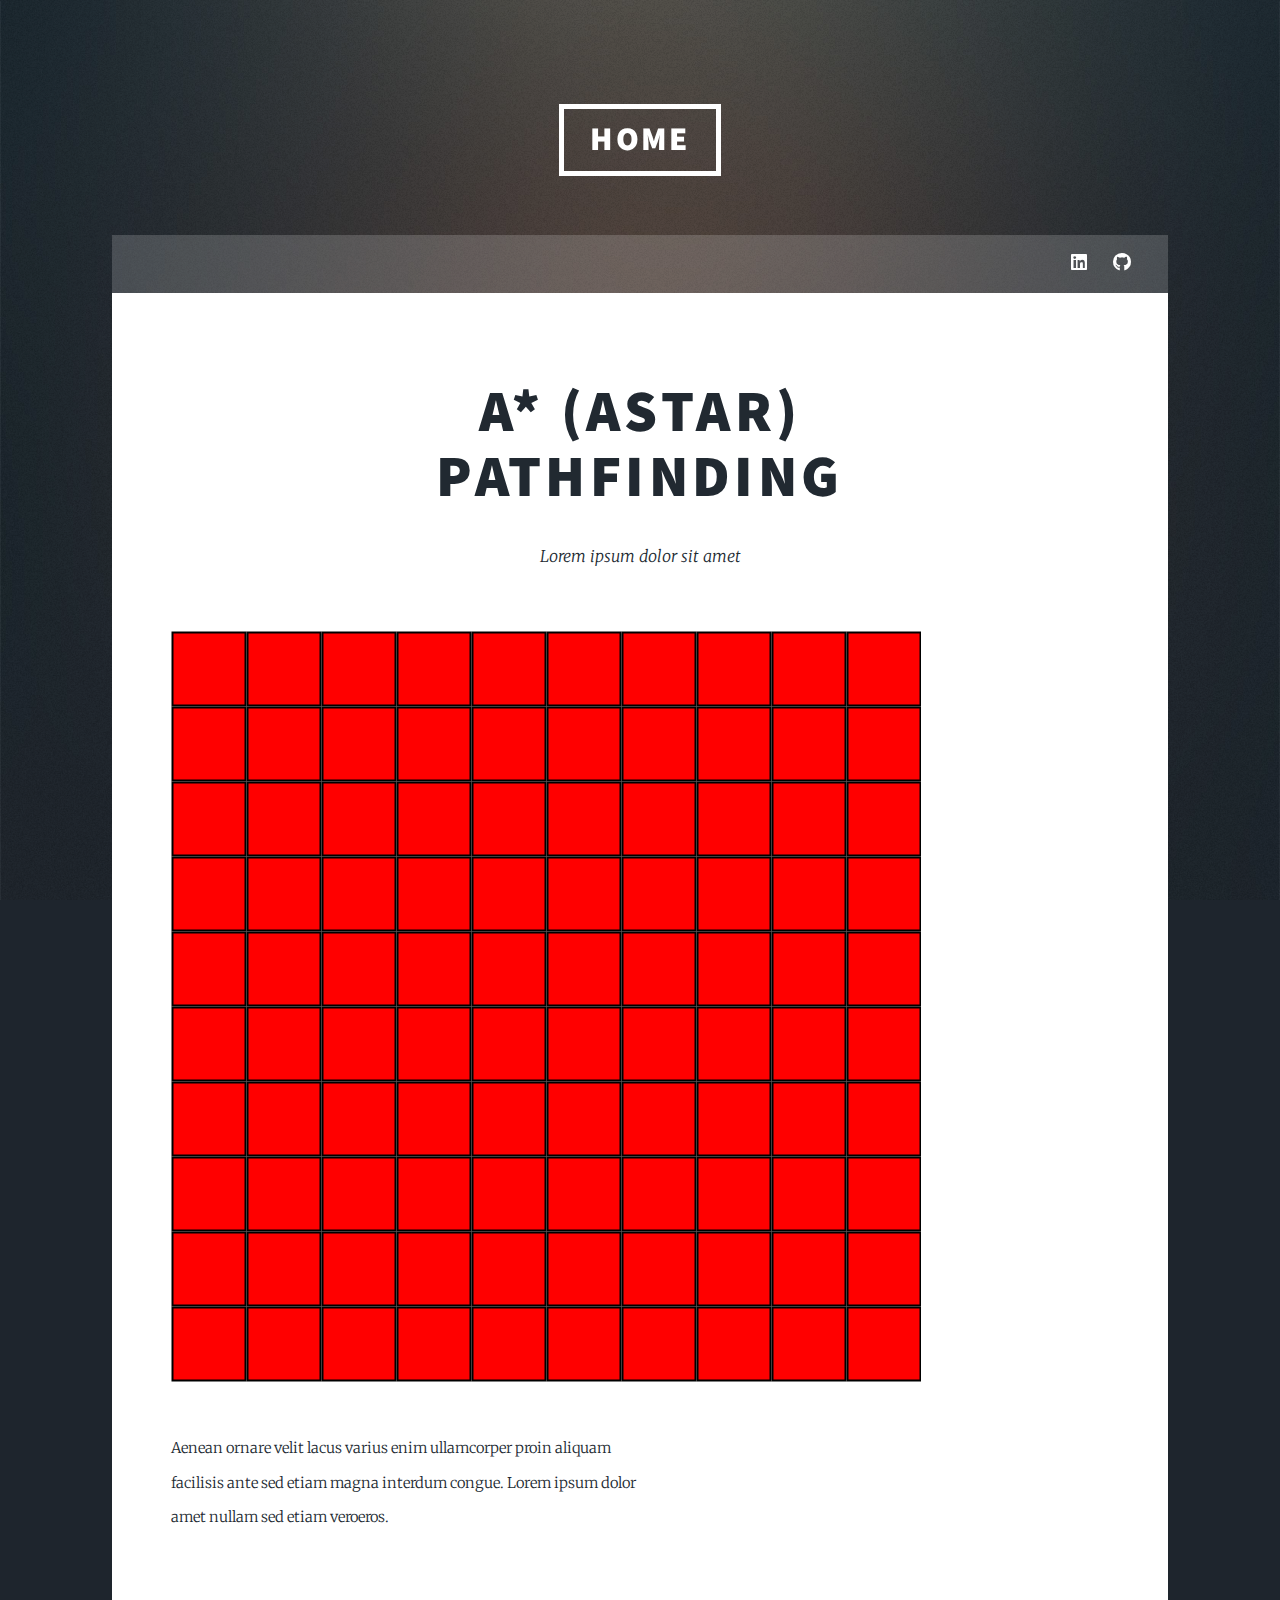
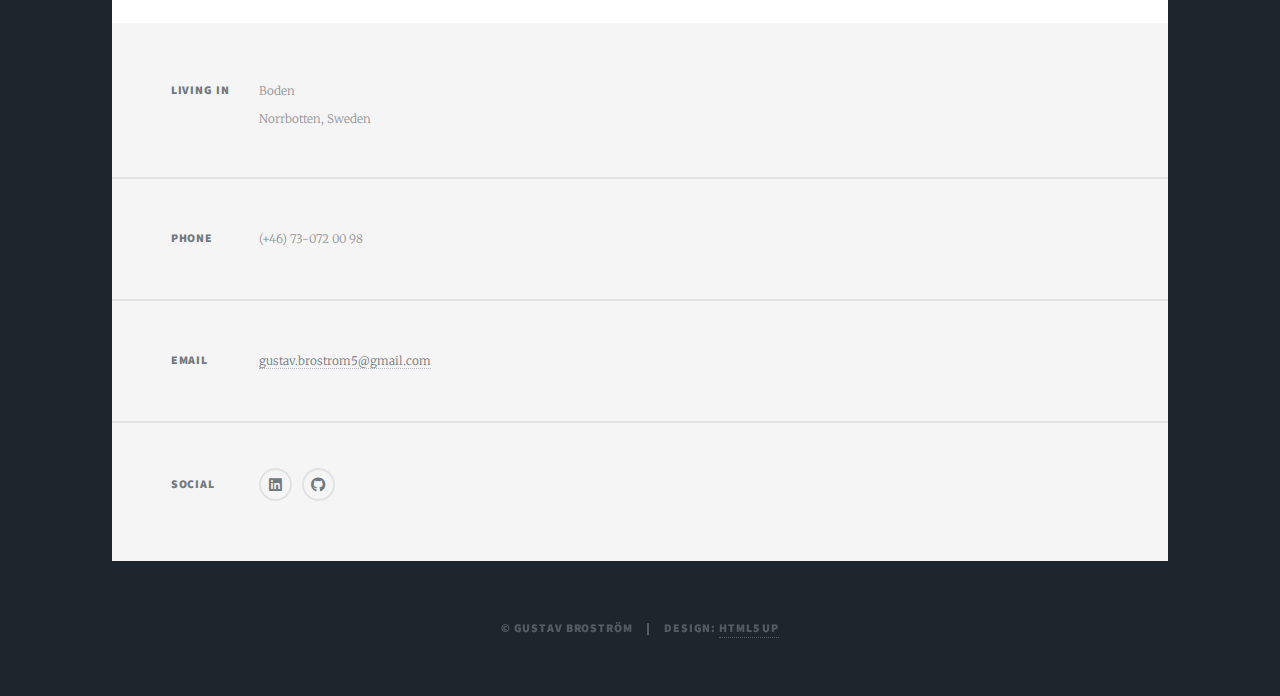
==== commit 7435f8f1: "Started Astar" ====
--- a/projects/astar/index.html
+++ b/projects/astar/index.html
@@ -1,7 +1,7 @@
 <!DOCTYPE HTML>
 <html>
 	<head>
-		<title>Backtracking</title>
+		<title>A* (Astar) Pathfinding</title>
 		<meta charset="utf-8" />
 		<meta name="viewport" content="width=device-width, initial-scale=1, user-scalable=no" />
         <link rel="stylesheet" href="../../assets/css/main.css" />
@@ -37,7 +37,8 @@
 									<p>Lorem ipsum dolor sit amet</p>
 								</header>
                                 <div class="wrapper">
-                                    <canvas id="astar" width="465" height="550"></canvas>
+									
+                                    <canvas id="canvas" width="750" height="800" style="max-width:100%"></canvas>
 								</div>
 								<p>Aenean ornare velit lacus varius enim ullamcorper proin aliquam<br />
 									facilisis ante sed etiam magna interdum congue. Lorem ipsum dolor<br />
@@ -79,8 +80,7 @@
 
 			</div>
         
-        <!-- Scripts -->
-            <script src="astar.js"></script>
+		<!-- Scripts -->
 			<script src="../../assets/js/jquery.min.js"></script>
 			<script src="../../assets/js/jquery.scrollex.min.js"></script>
 			<script src="../../assets/js/jquery.scrolly.min.js"></script>
@@ -88,6 +88,8 @@
 			<script src="../../assets/js/breakpoints.min.js"></script>
 			<script src="../../assets/js/util.js"></script>
 			<script src="../../assets/js/main.js"></script>
+			<script src="../../assets/js/fabric.min.js"></script>
+			<script src="astar.js"></script>
 
 	</body>
 </html>--- a/assets/css/extra.css
+++ b/assets/css/extra.css
@@ -1,4 +1,17 @@
 .wrapper {
-    max-width: 500px;
+    position: relative;
     margin: auto;
+}
+.dummy {
+    margin-top: 75%; /* 4:3 aspect ratio */
+}
+.canvas {
+    /*position: absolute;
+    top: 0;
+    bottom: 0;
+    left: 0;
+    right: 0;*/
+    position: relative;
+    margin-left: auto;
+    margin-right: auto;
 }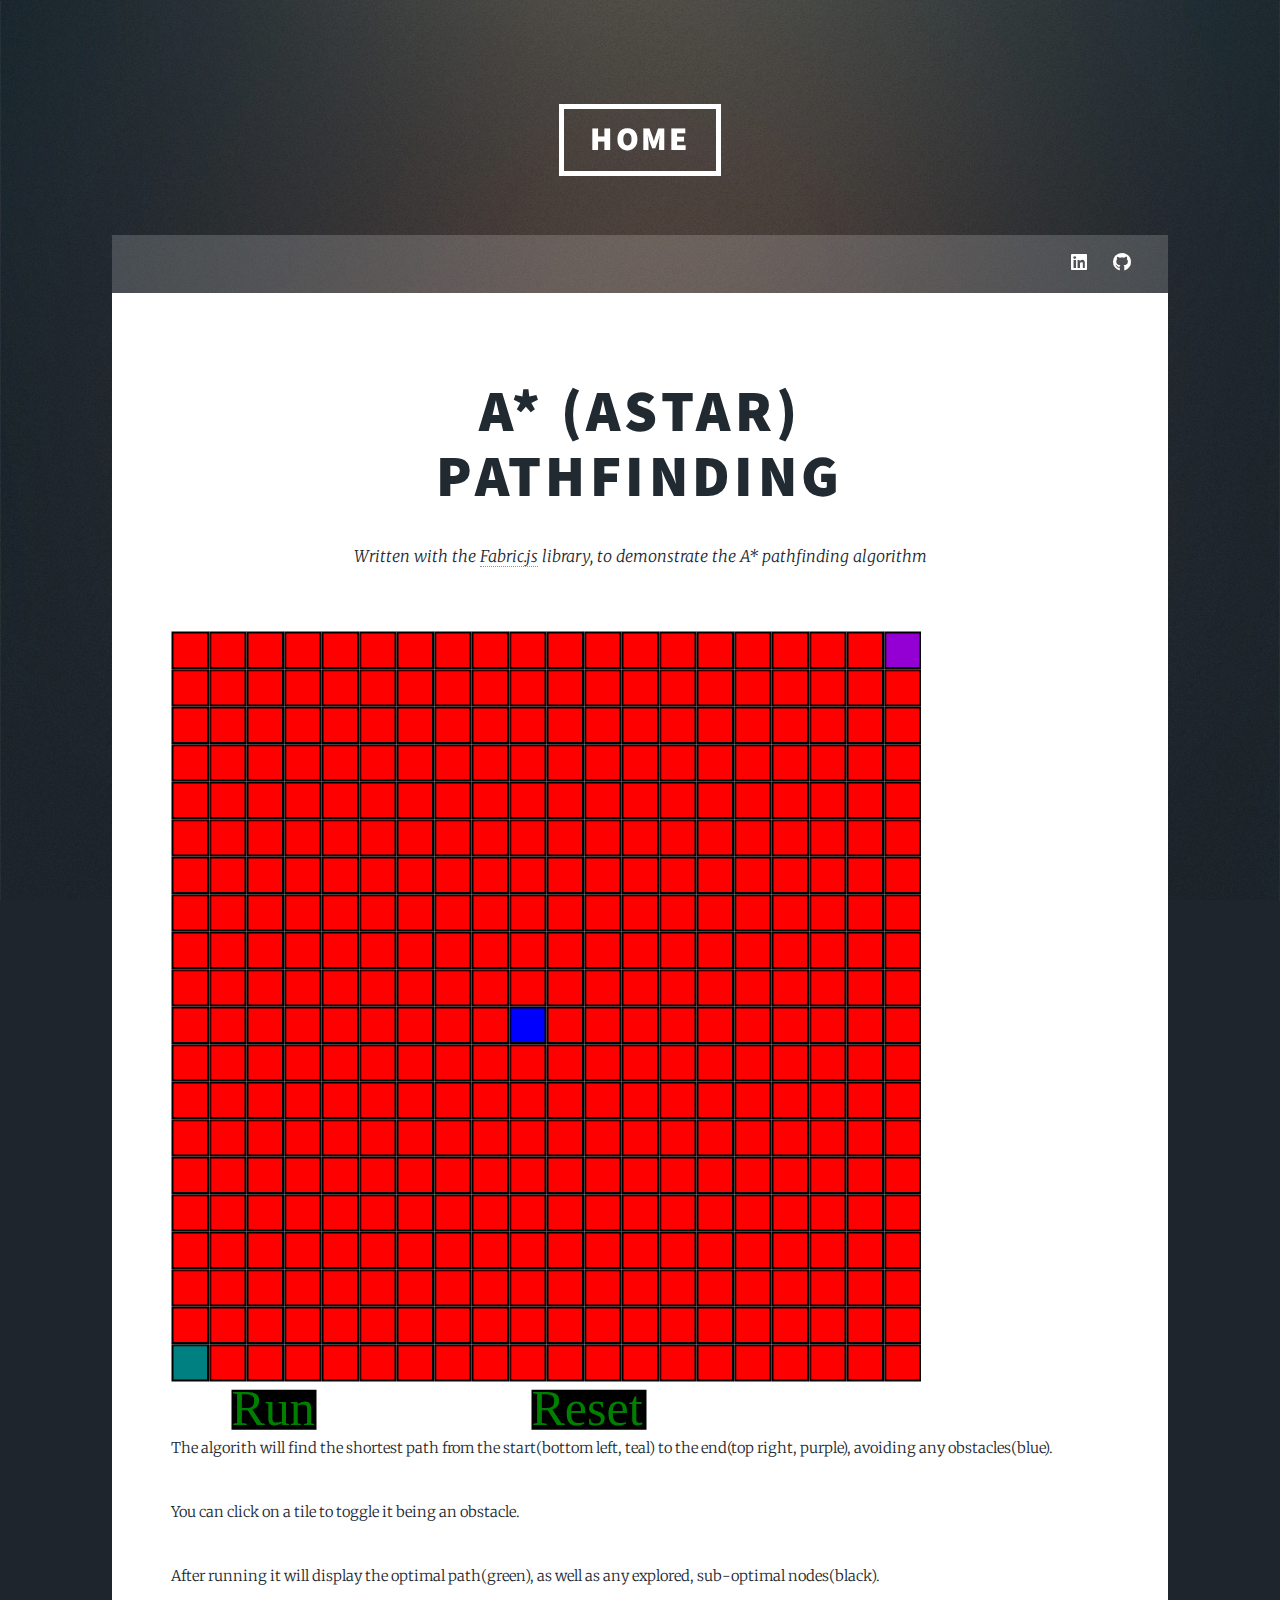
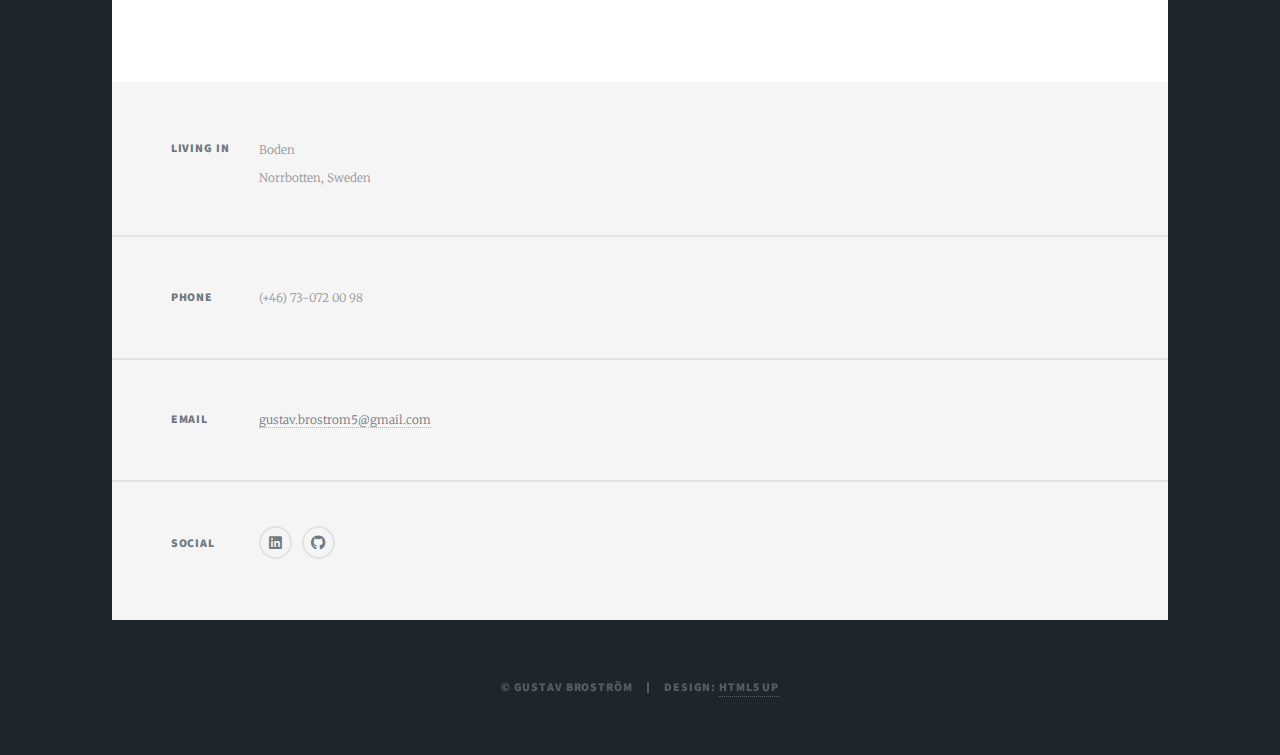
==== commit 311e9746: "First draft for Astar page" ====
--- a/projects/astar/index.html
+++ b/projects/astar/index.html
@@ -34,15 +34,15 @@
 							<section class="post">
 								<header class="major">
 									<h1>A* (Astar) </br> Pathfinding</h1>
-									<p>Lorem ipsum dolor sit amet</p>
+									<p>Written with the <a href="http://fabricjs.com/" target="_blank">Fabric.js</a> library, to demonstrate the A* pathfinding algorithm</p>
 								</header>
                                 <div class="wrapper">
 									
                                     <canvas id="canvas" width="750" height="800" style="max-width:100%"></canvas>
 								</div>
-								<p>Aenean ornare velit lacus varius enim ullamcorper proin aliquam<br />
-									facilisis ante sed etiam magna interdum congue. Lorem ipsum dolor<br />
-									amet nullam sed etiam veroeros.</p>
+								<p>The algorith will find the shortest path from the start(bottom left, teal) to the end(top right, purple), avoiding any obstacles(blue).</p>
+								<p>You can click on a tile to toggle it being an obstacle.</p>
+								<p>After running it will display the optimal path(green), as well as any explored, sub-optimal nodes(black).</p>
 							</section>
 
 					</div>
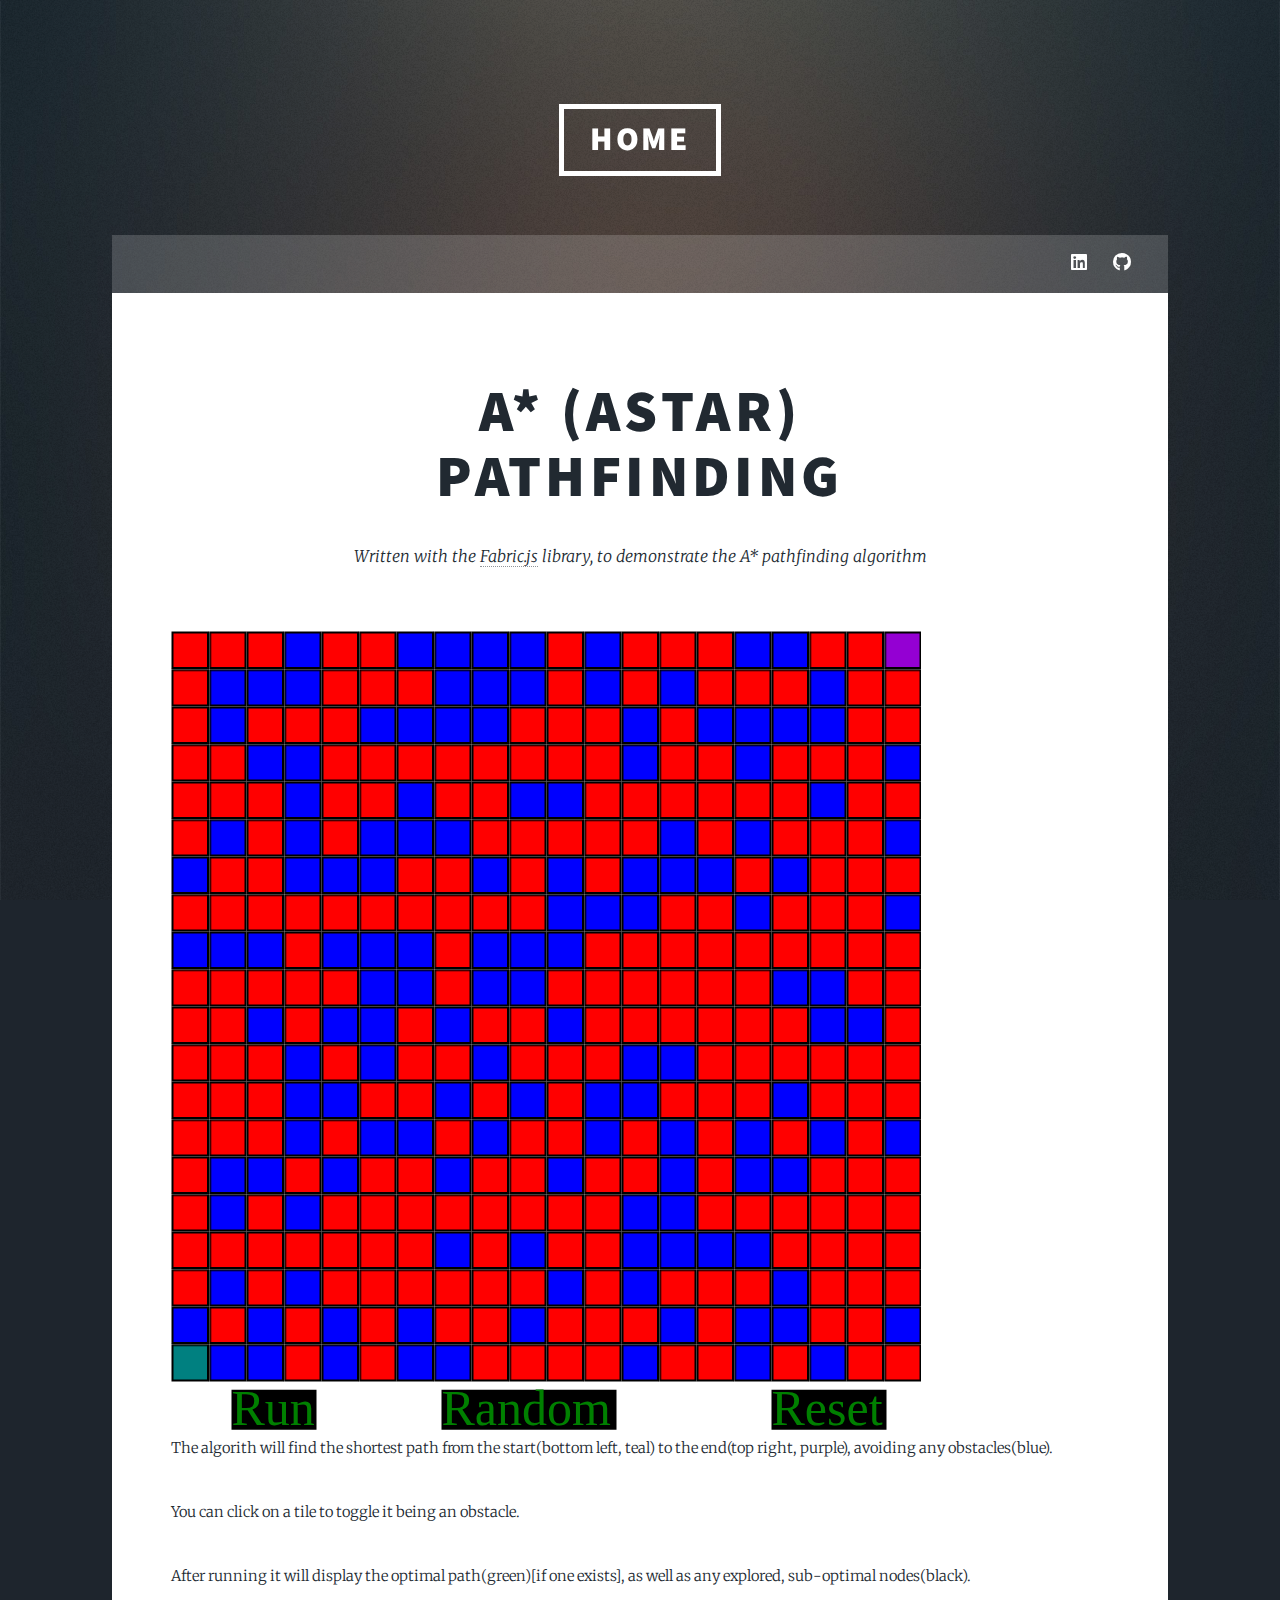
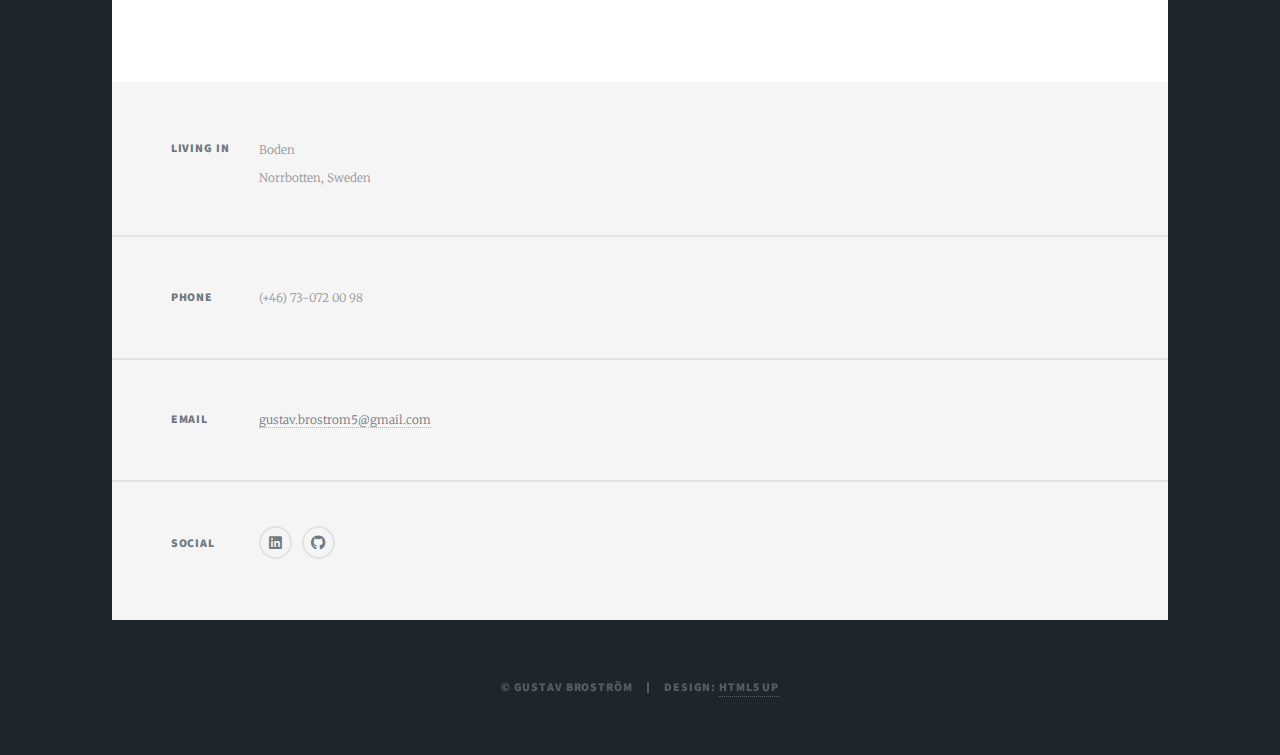
==== commit 4295b5d6: "Added random button" ====
--- a/projects/astar/index.html
+++ b/projects/astar/index.html
@@ -42,7 +42,7 @@
 								</div>
 								<p>The algorith will find the shortest path from the start(bottom left, teal) to the end(top right, purple), avoiding any obstacles(blue).</p>
 								<p>You can click on a tile to toggle it being an obstacle.</p>
-								<p>After running it will display the optimal path(green), as well as any explored, sub-optimal nodes(black).</p>
+								<p>After running it will display the optimal path(green)[if one exists], as well as any explored, sub-optimal nodes(black).</p>
 							</section>
 
 					</div>
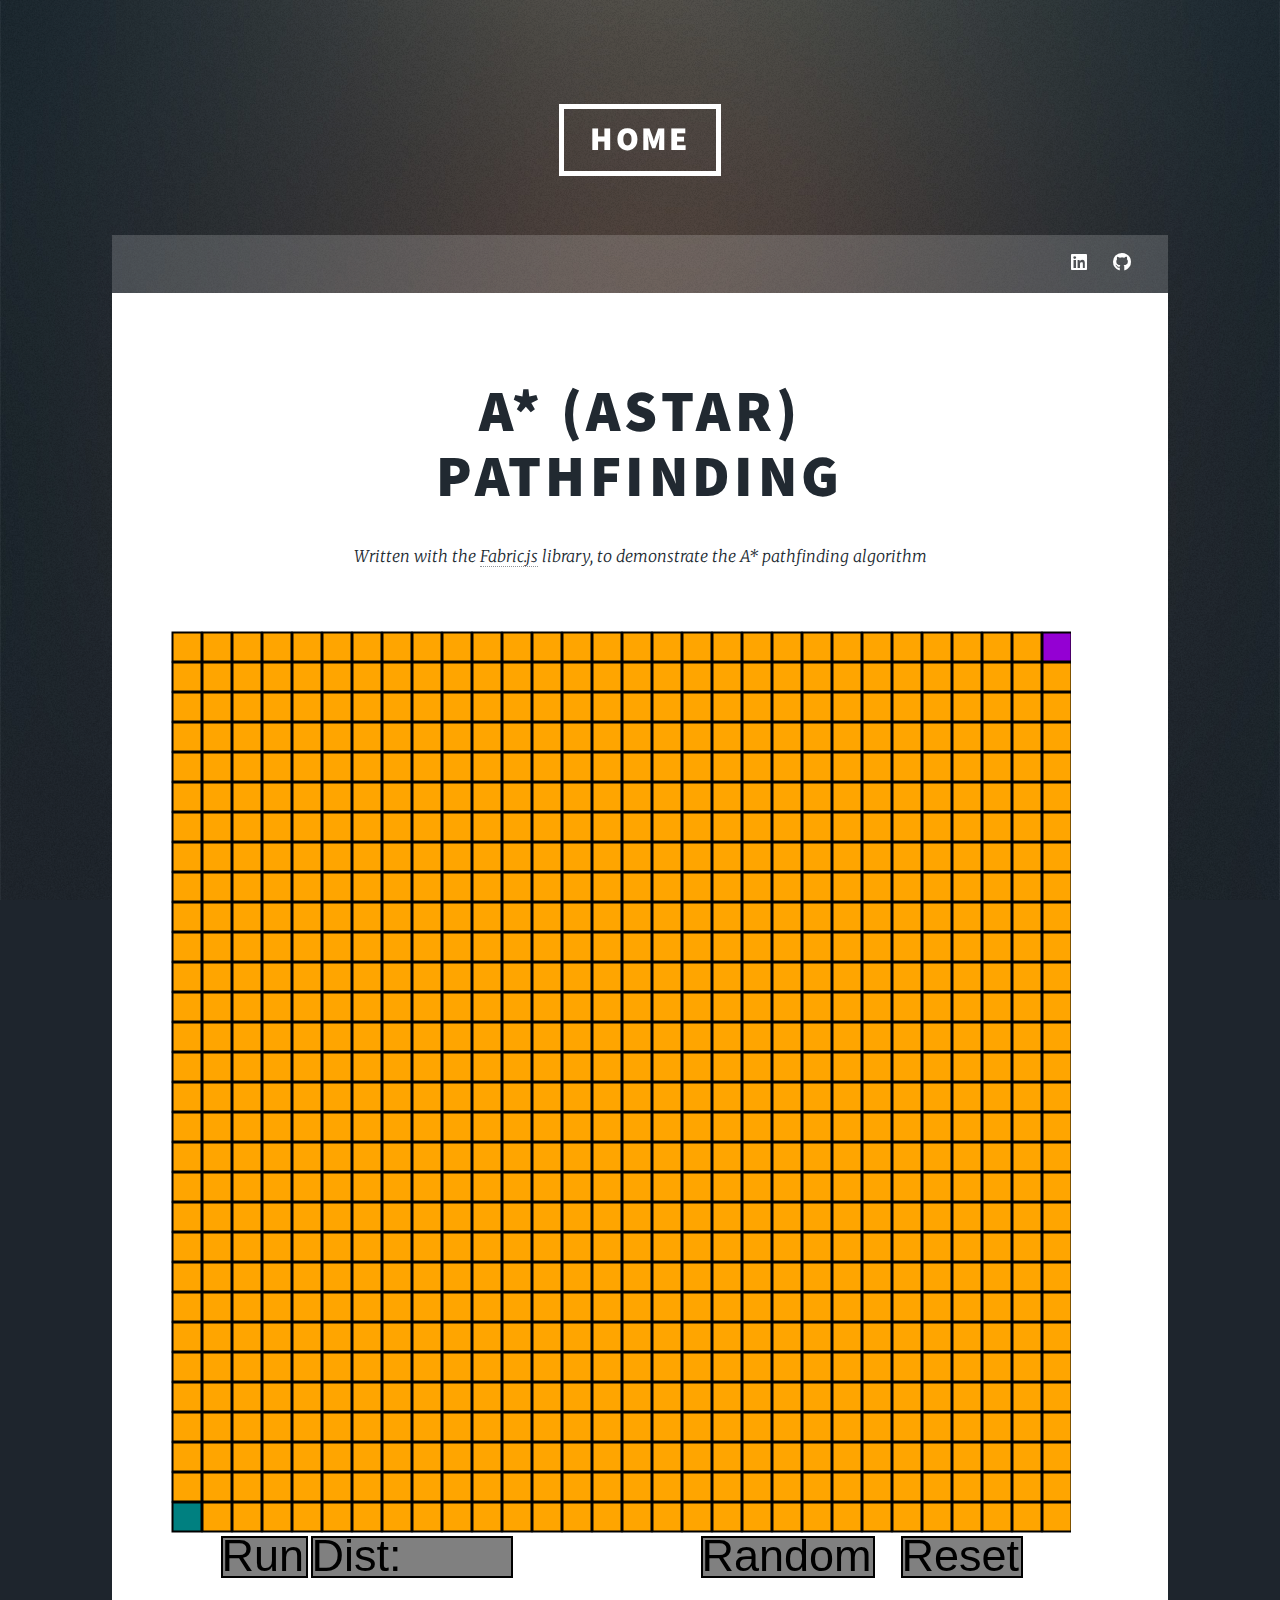
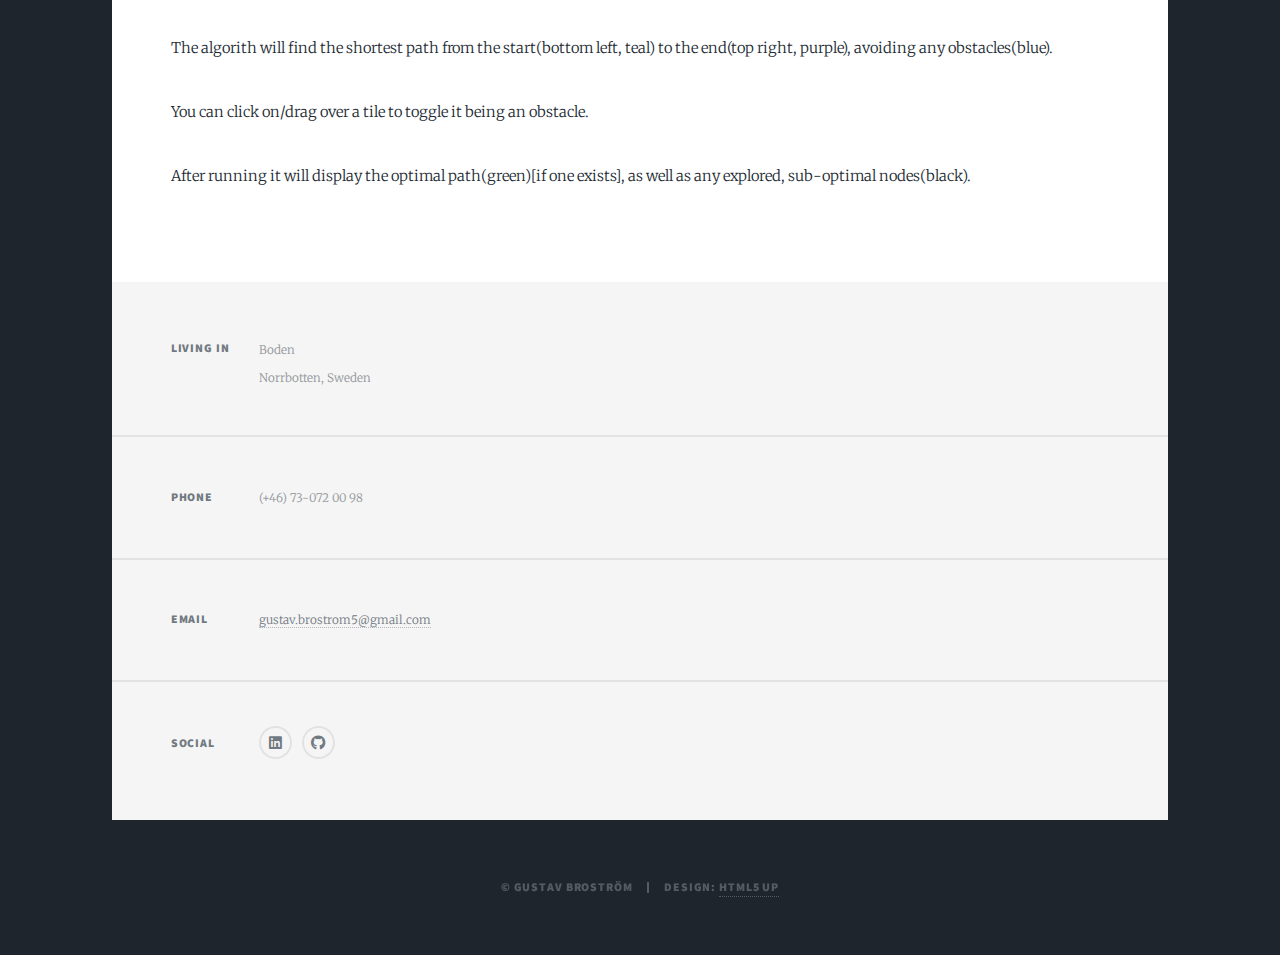
==== commit 6cd90af8: "Finished Astar" ====
--- a/projects/astar/index.html
+++ b/projects/astar/index.html
@@ -38,10 +38,10 @@
 								</header>
                                 <div class="wrapper">
 									
-                                    <canvas id="canvas" width="750" height="800" style="max-width:100%"></canvas>
+                                    <canvas id="canvas" width="900" height="1000" style="max-width:100%"></canvas>
 								</div>
 								<p>The algorith will find the shortest path from the start(bottom left, teal) to the end(top right, purple), avoiding any obstacles(blue).</p>
-								<p>You can click on a tile to toggle it being an obstacle.</p>
+								<p>You can click on/drag over a tile to toggle it being an obstacle.</p>
 								<p>After running it will display the optimal path(green)[if one exists], as well as any explored, sub-optimal nodes(black).</p>
 							</section>
 
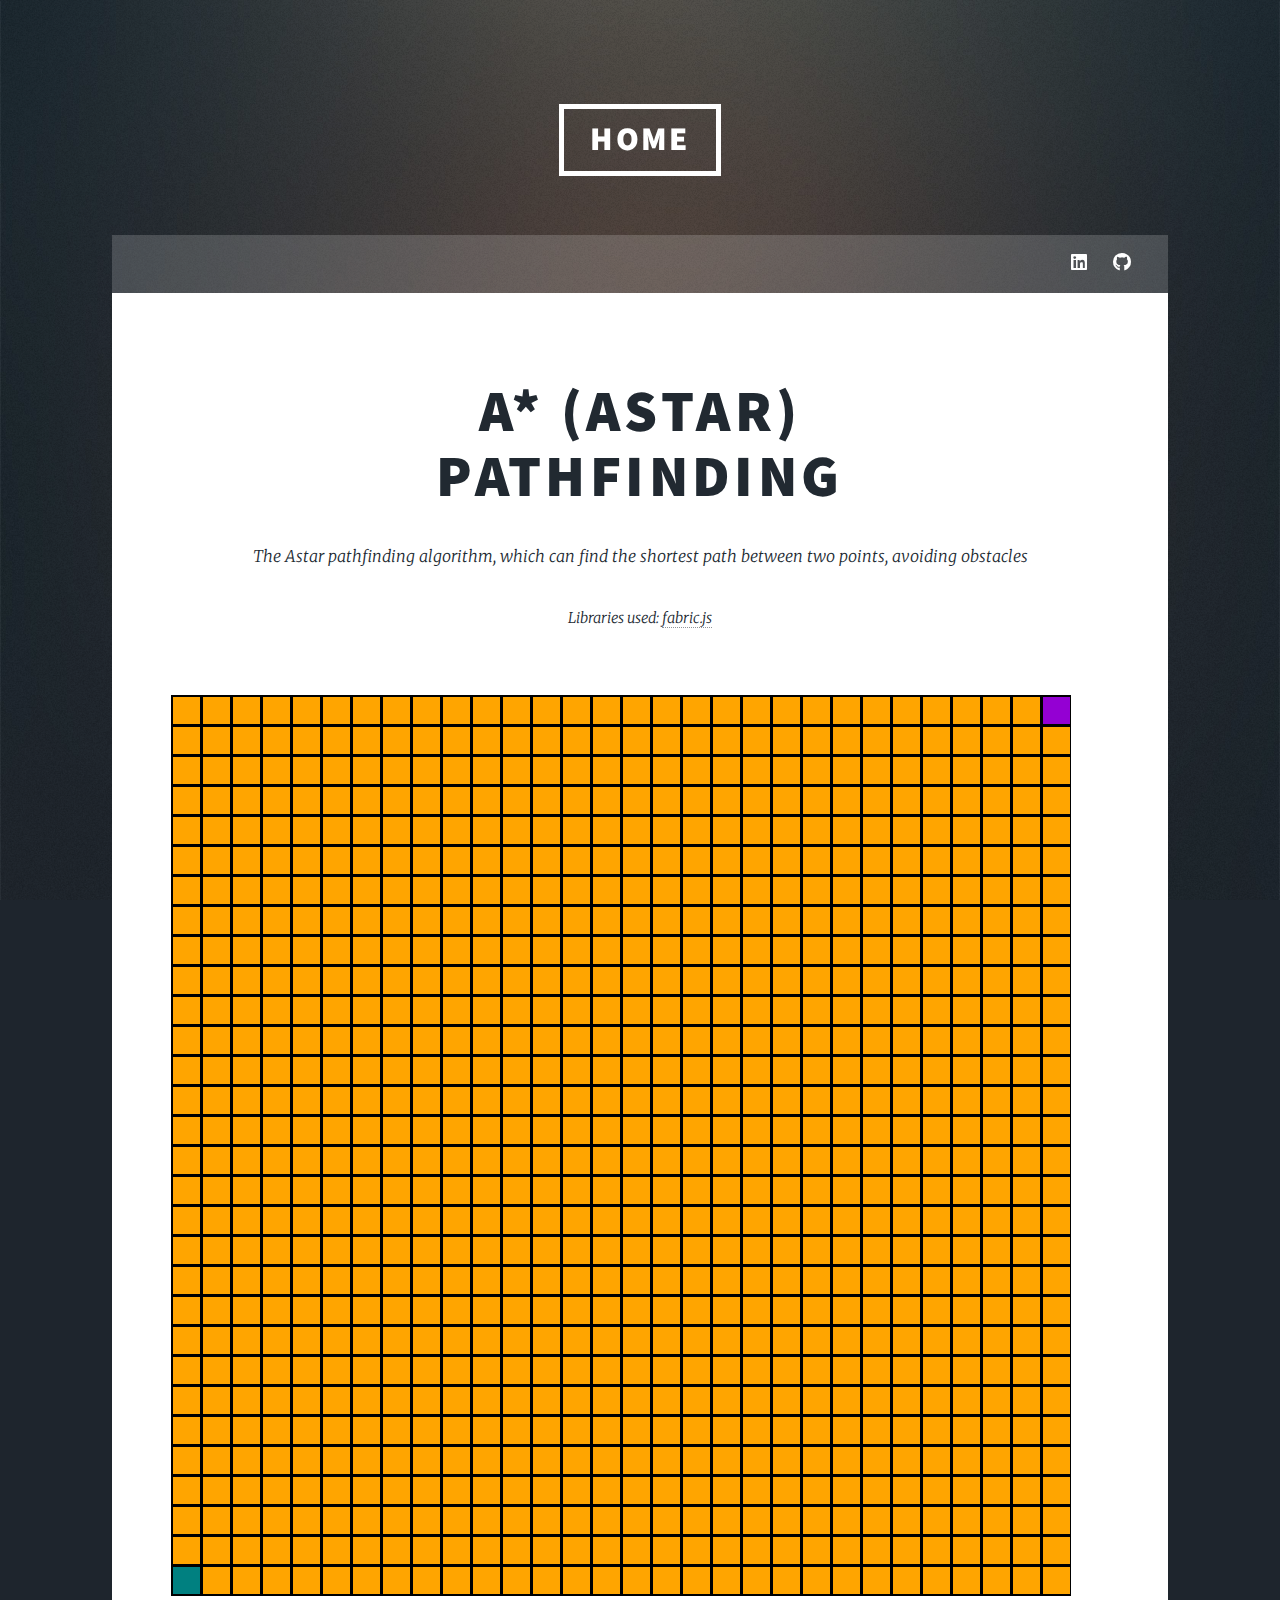
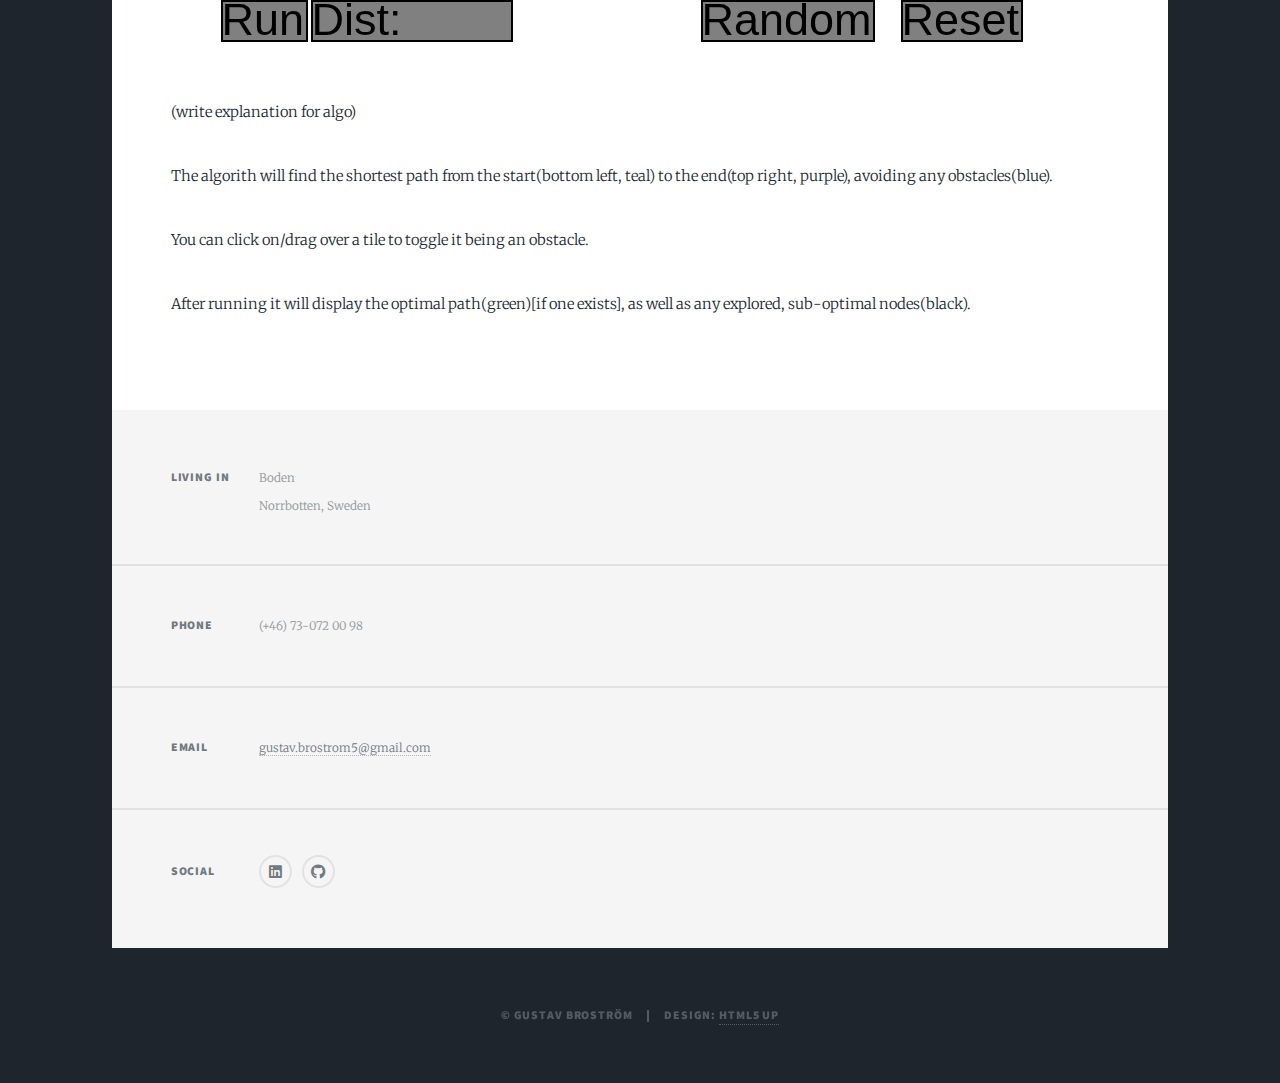
==== commit ff2122c6: "Making it look better" ====
--- a/projects/astar/index.html
+++ b/projects/astar/index.html
@@ -34,12 +34,14 @@
 							<section class="post">
 								<header class="major">
 									<h1>A* (Astar) </br> Pathfinding</h1>
-									<p>Written with the <a href="http://fabricjs.com/" target="_blank">Fabric.js</a> library, to demonstrate the A* pathfinding algorithm</p>
+									<p>The Astar pathfinding algorithm, which can find the shortest path between two points, avoiding obstacles</p>
+									<p>Libraries used: <a href="http://fabricjs.com/" target="_blank">fabric.js</a></p>
 								</header>
                                 <div class="wrapper">
 									
                                     <canvas id="canvas" width="900" height="1000" style="max-width:100%"></canvas>
 								</div>
+								<p>(write explanation for algo)</p>
 								<p>The algorith will find the shortest path from the start(bottom left, teal) to the end(top right, purple), avoiding any obstacles(blue).</p>
 								<p>You can click on/drag over a tile to toggle it being an obstacle.</p>
 								<p>After running it will display the optimal path(green)[if one exists], as well as any explored, sub-optimal nodes(black).</p>
